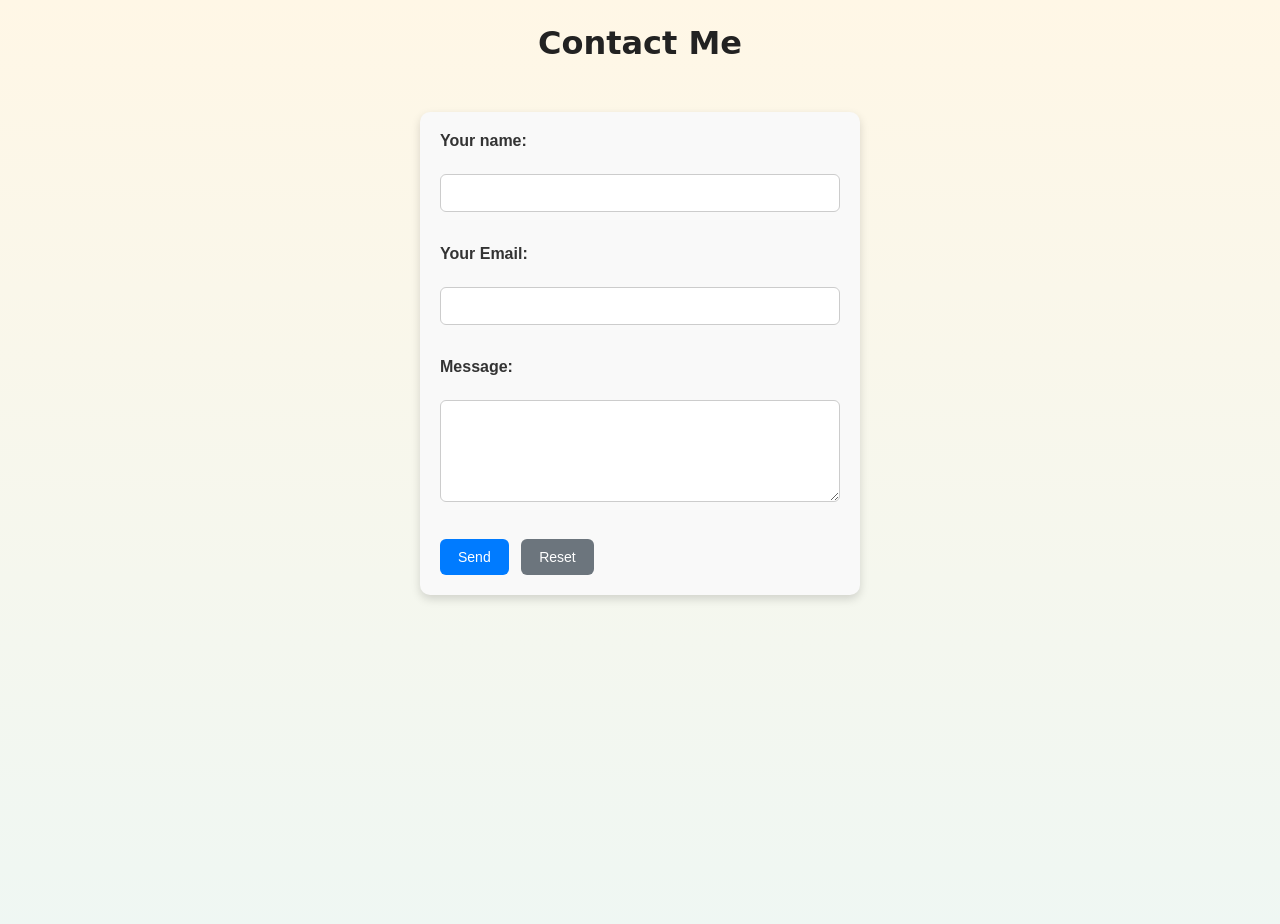
==== contacts.html @ 73dc31c5 "Add files via upload" ====
<!DOCTYPE html>
<html lang="en">
<head>
    <meta charset="UTF-8">
    <meta name="viewport" content="width=device-width, initial-scale=1.0">
    <title>My Contacts</title>
    <link rel="stylesheet" href="styels.css">
</head>
<body>
    <h1>Contact Me</h1>


    <form action="mailto:ngurubanitransport@gmail.com" method="post" enctype="text/plain">
        <label for="name">Your name:</label><br>
        <input type="text" id="name" name="name" required><br><br>

        <label for="email">Your Email:</label><br>
        <input type="email" id="email" name="email" required><br><br>

        <label for="message">Message:</label><br>
        <textarea id="message" name="message" rows="5" cols="30" required></textarea><br><br>

        <input type="submit" value="Send">
        <input type="reset" value="Reset">
    </form>
</body>
</html>
---- styels.css ----
.avatar {
  width: 150px; /* You can change the size */
  height: 150px; /* Must be the same as the width */
  border-radius: 50%; /* This makes the image circular */
  object-fit: cover; /* Prevents the image from being stretched */
  border: 3px solid #f0f0f0; /* A light grey border */
  box-shadow: 0 4px 8px rgba(0, 0, 0, 0.2); /* A nice shadow effect */
    transition: transform 0.3s ease, box-shadow 0.3s ease; /* Smooth transition for hover effects */
    left:650px;
    position:relative;
}
.avatar:hover {
  box-shadow: 0 6px 12px rgba(0, 0, 0, 0.3); /* Slightly larger shadow on hover */
  transform: scale(1.05); /* Slightly enlarge the image on hover */
  transition: transform 0.3s ease, box-shadow 0.3s ease; /* Smooth transition */
}
/* Full-page gradient that moves bottom-to-top */
html, body {
  height: 100%;
  margin: 0;
}
/*Background*/
body {
  min-height: 100vh;
  /* Gradient from light blue to cream */
  background: linear-gradient(to top, #e0f7ff 0%, #fff7e6 100%);
  /* Make the gradient taller than the viewport to allow smooth animation */
  background-size: 100% 200%;
  animation: gradientMove 10s ease-in-out infinite;
  /* Optional: ensure content is readable over the gradient */
  color: #333;
}

/* Animate the gradient so it appears to move from bottom to top */
@keyframes gradientMove {
  0%   { background-position: 0% 100%; }
  50%  { background-position: 0% 0%; }
  100% { background-position: 0% 100%; }
}

/* Respect users who prefer reduced motion */
@media (prefers-reduced-motion: reduce) {
  body {
    animation: none;
    background-position: 0% 100%;
  }
}
/* Navigation bar styles */
nav {
  display: flex;
  justify-content: center;
  align-items: center;
  gap: 1rem;             /* space between links */
  padding: 1rem 1.25rem;
  background: rgba(255, 255, 255, 0.8); /* slight translucent bg for readability */
  backdrop-filter: saturate(1.2) blur(0.5px);
  border-radius: 8px;
  box-shadow: 0 2px 6px rgba(0,0,0,0.08);
}

/* Style the links */
nav a {
  text-decoration: none;
  color: #333;
  font-family: system-ui, -apple-system, Segoe UI, Roboto, Arial, sans-serif;
  font-weight: 500;
  padding: 0.5rem 0.75rem;
  border-radius: 6px;
  transition: color 0.2s ease, background-color 0.2s ease;
  position: relative;
}

/* Hover/focus affordances */
nav a:hover,
nav a:focus {
  color: #0b5ed7;
  background-color: rgba(11, 94, 215, 0.08);
  outline: none;
}

/* Active/current page indicator (you can toggle the class "active") */
nav a.active {
  color: #0b5ed7;
  background-color: rgba(11, 94, 215, 0.15);
  box-shadow: inset 0 0 0 1px rgba(11,94,215,0.25);
}

/* Simple responsive tweak: stack on very small screens */
@media (max-width: 480px) {
  nav {
    flex-wrap: wrap;
    justify-content: center;
    gap: 0.5rem;
  }
  nav a {
    padding: 0.5rem 0.6rem;
  }
}
/* Bio section styles */
.bio {
  max-width: 600px; /* Limit the width for better readability */
  margin: 1.5rem auto; /* Center the bio section */
  padding: 1rem 1.5rem;
  background: rgba(255, 255, 255, 0.85); /* Slightly translucent background */
  border-radius: 8px;
  box-shadow: 0 2px 6px rgba(0,0,0,0.1);
  font-family: system-ui, -apple-system, Segoe UI, Roboto, Arial, sans-serif;
  line-height: 1.6;
  color: #444;
}
video {
  display: block;
  margin: 2rem auto; /* Center the video */
  border-radius: 8px;
  box-shadow: 0 4px 12px rgba(0,0,0,0.1);
}
h1{
    text-align: center;
    font-family: system-ui, -apple-system, Segoe UI, Roboto, Arial, sans-serif;
    margin-top: 1.5rem;
    color: #222;
}
/*contact form styles*/
form {
  max-width: 400px;
  margin: 50px auto; /* center the form */
  padding: 20px;
  background: #f9f9f9;
  border-radius: 10px;
  box-shadow: 0 4px 10px rgba(0, 0, 0, 0.15);
  font-family: Arial, sans-serif;
}

form label {
  display: block;
  font-weight: bold;
  margin-bottom: 6px;
  color: #333;
}

form input[type="text"],
form input[type="email"],
form textarea {
  width: 100%;
  padding: 10px;
  margin-bottom: 15px;
  border: 1px solid #ccc;
  border-radius: 6px;
  font-size: 14px;
  box-sizing: border-box;
  transition: border-color 0.3s ease;
}

form input[type="text"]:focus,
form input[type="email"]:focus,
form textarea:focus {
  border-color: #007BFF;
  outline: none;
}

form input[type="submit"],
form input[type="reset"] {
  background: #007BFF;
  color: white;
  border: none;
  padding: 10px 18px;
  border-radius: 6px;
  font-size: 14px;
  cursor: pointer;
  margin-right: 8px;
  transition: background 0.3s ease;
}

form input[type="reset"] {
  background: #6c757d;
}

form input[type="submit"]:hover {
  background: #0056b3;
}

form input[type="reset"]:hover {
  background: #5a6268;
}
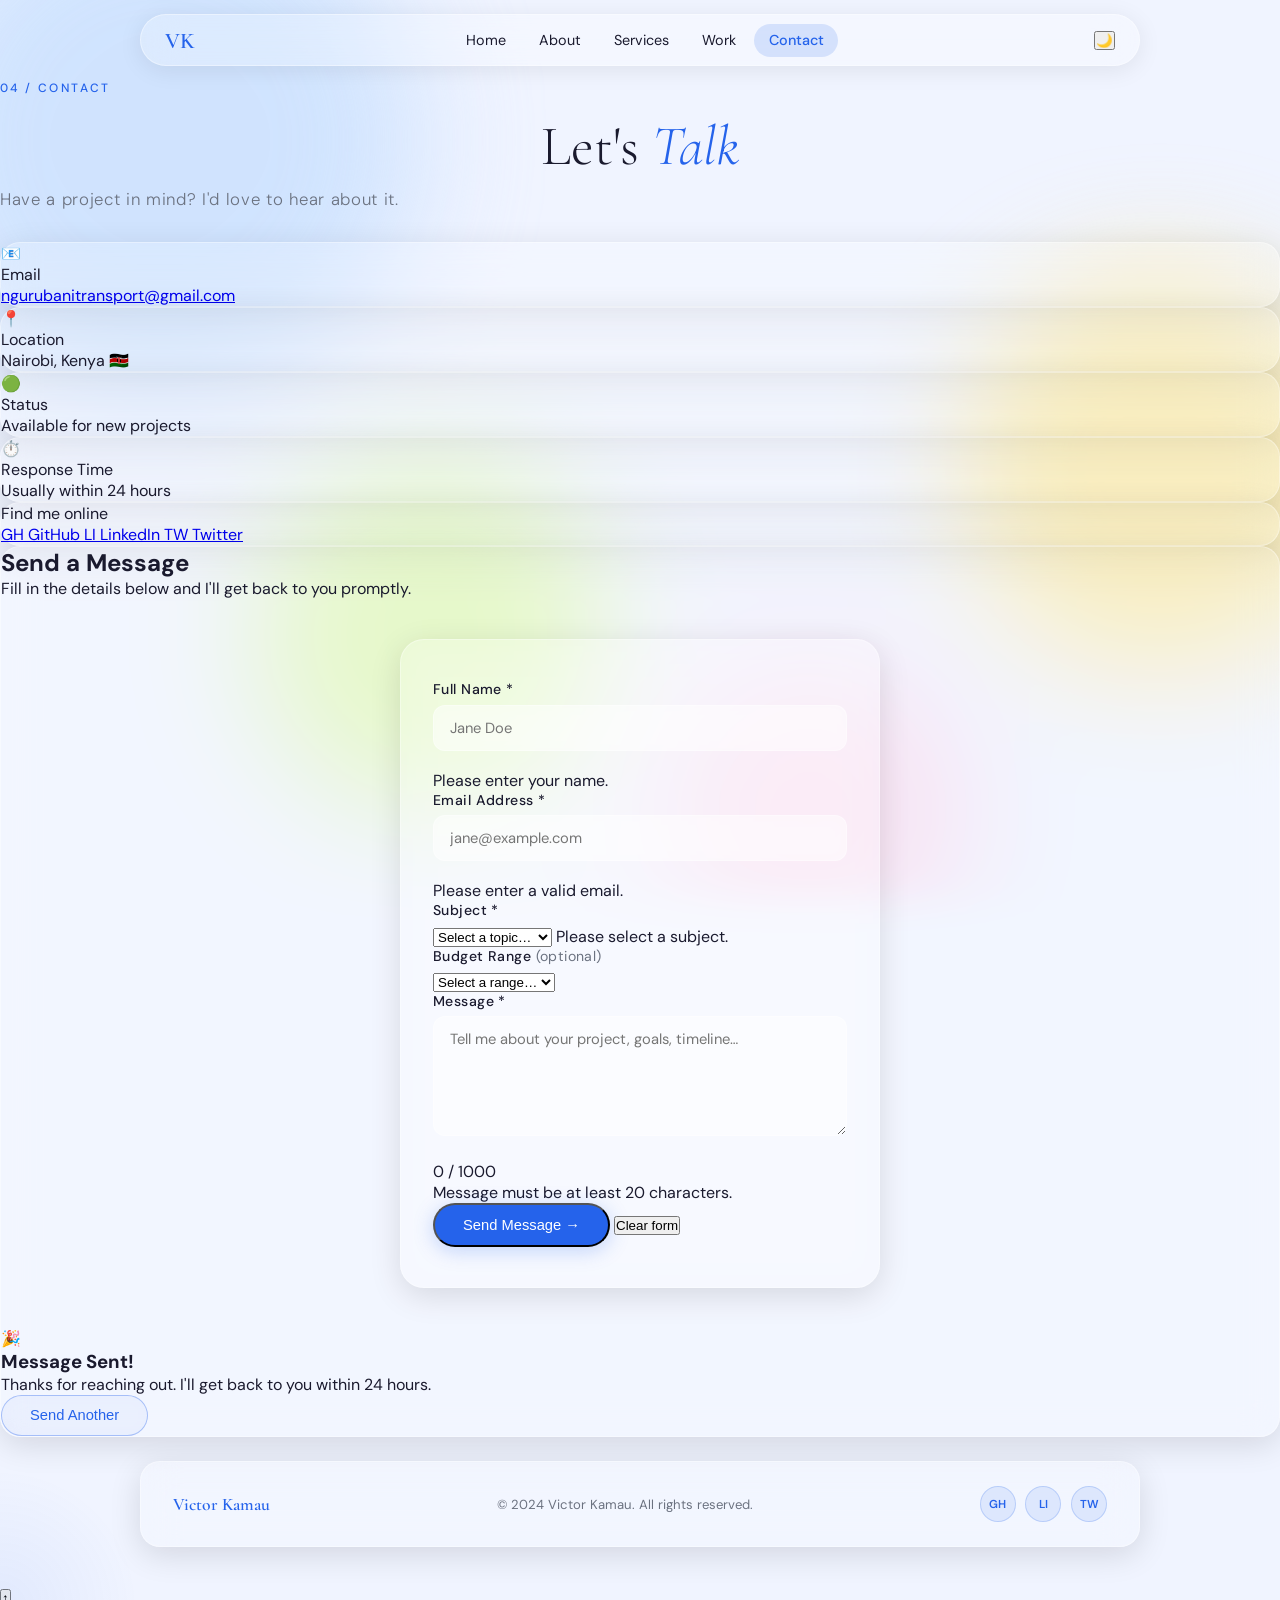
==== commit bc83814e: "Add files via upload" ====
--- a/contacts.html
+++ b/contacts.html
@@ -1,27 +1,397 @@
-<!DOCTYPE html>
-<html lang="en">
-<head>
-    <meta charset="UTF-8">
-    <meta name="viewport" content="width=device-width, initial-scale=1.0">
-    <title>My Contacts</title>
-    <link rel="stylesheet" href="styels.css">
-</head>
-<body>
-    <h1>Contact Me</h1>
-
-
-    <form action="mailto:ngurubanitransport@gmail.com" method="post" enctype="text/plain">
-        <label for="name">Your name:</label><br>
-        <input type="text" id="name" name="name" required><br><br>
-
-        <label for="email">Your Email:</label><br>
-        <input type="email" id="email" name="email" required><br><br>
-
-        <label for="message">Message:</label><br>
-        <textarea id="message" name="message" rows="5" cols="30" required></textarea><br><br>
-
-        <input type="submit" value="Send">
-        <input type="reset" value="Reset">
-    </form>
-</body>
-</html>
+<!DOCTYPE html>
+<html lang="en">
+<head>
+  <meta charset="UTF-8" />
+  <meta name="viewport" content="width=device-width, initial-scale=1.0" />
+  <title>Contact — Victor Kamau</title>
+  <link rel="preconnect" href="https://fonts.googleapis.com" />
+  <link rel="preconnect" href="https://fonts.gstatic.com" crossorigin />
+  <link href="https://fonts.googleapis.com/css2?family=Cormorant+Garamond:ital,wght@0,300;0,400;0,600;1,300&family=DM+Sans:wght@300;400;500&display=swap" rel="stylesheet" />
+  <link rel="stylesheet" href="styles.css" />
+</head>
+<body>
+
+  <!-- Scroll progress -->
+  <div class="scroll-progress" id="scrollProgress"></div>
+
+  <!-- Animated background orbs -->
+  <div class="bg-orbs" aria-hidden="true">
+    <div class="orb orb-1"></div>
+    <div class="orb orb-2"></div>
+    <div class="orb orb-3"></div>
+    <div class="orb orb-4"></div>
+  </div>
+
+  <!-- Floating particles -->
+  <div class="particles" aria-hidden="true">
+    <span></span><span></span><span></span><span></span>
+    <span></span><span></span><span></span><span></span>
+    <span></span><span></span><span></span><span></span>
+  </div>
+
+  <!-- Navigation -->
+  <header class="site-header">
+    <nav class="glass-nav">
+      <div class="nav-logo">VK</div>
+      <ul class="nav-links" id="navLinks">
+        <li><a href="index.html" class="nav-link">Home</a></li>
+        <li><a href="index.html#about" class="nav-link">About</a></li>
+        <li><a href="index.html#services" class="nav-link">Services</a></li>
+        <li><a href="index.html#work" class="nav-link">Work</a></li>
+        <li><a href="contacts.html" class="nav-link active">Contact</a></li>
+      </ul>
+      <div style="display:flex;gap:0.5rem;align-items:center;">
+        <button class="theme-toggle" id="themeToggle" aria-label="Toggle dark mode" title="Toggle dark mode">🌙</button>
+        <button class="menu-toggle" aria-label="Open menu" id="menuToggle">☰</button>
+      </div>
+    </nav>
+  </header>
+
+  <main>
+
+    <!-- Page Hero -->
+    <div class="contact-hero">
+      <div class="section-label reveal-up">04 / Contact</div>
+      <h1 class="reveal-up">Let's <em style="font-style:italic;color:var(--accent)">Talk</em></h1>
+      <p class="hero-role reveal-up">Have a project in mind? I'd love to hear about it.</p>
+    </div>
+
+    <!-- Two-column layout -->
+    <div class="contact-layout">
+
+      <!-- LEFT: Info cards -->
+      <div class="contact-info-col">
+
+        <div class="contact-info-card glass-card reveal-up">
+          <div class="info-icon">📧</div>
+          <div>
+            <div class="info-label">Email</div>
+            <div class="info-value">
+              <a href="mailto:ngurubanitransport@gmail.com">ngurubanitransport@gmail.com</a>
+            </div>
+          </div>
+        </div>
+
+        <div class="contact-info-card glass-card reveal-up">
+          <div class="info-icon">📍</div>
+          <div>
+            <div class="info-label">Location</div>
+            <div class="info-value">Nairobi, Kenya 🇰🇪</div>
+          </div>
+        </div>
+
+        <div class="contact-info-card glass-card reveal-up">
+          <div class="info-icon">🟢</div>
+          <div>
+            <div class="info-label">Status</div>
+            <div class="info-value">
+              <span class="availability-dot"></span> Available for new projects
+            </div>
+          </div>
+        </div>
+
+        <div class="contact-info-card glass-card reveal-up">
+          <div class="info-icon">⏱️</div>
+          <div>
+            <div class="info-label">Response Time</div>
+            <div class="info-value">Usually within 24 hours</div>
+          </div>
+        </div>
+
+        <!-- Social Links -->
+        <div class="contact-socials glass-card reveal-up">
+          <div class="contact-socials-title">Find me online</div>
+          <div class="socials-row">
+            <a href="#" class="social-btn" aria-label="GitHub">
+              <span>GH</span> GitHub
+            </a>
+            <a href="#" class="social-btn" aria-label="LinkedIn">
+              <span>LI</span> LinkedIn
+            </a>
+            <a href="#" class="social-btn" aria-label="Twitter">
+              <span>TW</span> Twitter
+            </a>
+          </div>
+        </div>
+
+      </div>
+
+      <!-- RIGHT: Contact Form -->
+      <div class="contact-form-card glass-card reveal-right">
+
+        <!-- Form -->
+        <div id="formWrapper">
+          <h2>Send a Message</h2>
+          <p class="form-sub">Fill in the details below and I'll get back to you promptly.</p>
+
+          <form id="contactForm" action="https://formsubmit.co/ngurubanitransport@gmail.com" method="POST" novalidate>
+            <!-- FormSubmit honeypot & config -->
+            <input type="hidden" name="_captcha" value="false" />
+            <input type="hidden" name="_subject" value="New message from portfolio!" />
+            <input type="hidden" name="_next" value="#success" />
+            <input type="text" name="_honey" style="display:none" />
+
+            <div class="form-row">
+              <div class="form-group">
+                <label class="form-label" for="name">Full Name <span>*</span></label>
+                <input
+                  type="text"
+                  id="name"
+                  name="name"
+                  class="contact-input"
+                  placeholder="Jane Doe"
+                  autocomplete="name"
+                  required
+                />
+                <span class="field-error" id="nameErr">Please enter your name.</span>
+              </div>
+              <div class="form-group">
+                <label class="form-label" for="email">Email Address <span>*</span></label>
+                <input
+                  type="email"
+                  id="email"
+                  name="email"
+                  class="contact-input"
+                  placeholder="jane@example.com"
+                  autocomplete="email"
+                  required
+                />
+                <span class="field-error" id="emailErr">Please enter a valid email.</span>
+              </div>
+            </div>
+
+            <div class="form-group">
+              <label class="form-label" for="subject">Subject <span>*</span></label>
+              <select id="subject" name="subject" class="contact-select" required>
+                <option value="" disabled selected>Select a topic…</option>
+                <option value="New Project">New Project</option>
+                <option value="Freelance Work">Freelance Work</option>
+                <option value="Collaboration">Collaboration</option>
+                <option value="Job Opportunity">Job Opportunity</option>
+                <option value="General Enquiry">General Enquiry</option>
+              </select>
+              <span class="field-error" id="subjectErr">Please select a subject.</span>
+            </div>
+
+            <div class="form-group">
+              <label class="form-label" for="budget">Budget Range <span style="color:var(--text-muted);font-weight:400">(optional)</span></label>
+              <select id="budget" name="budget" class="contact-select">
+                <option value="" disabled selected>Select a range…</option>
+                <option value="Under $500">Under $500</option>
+                <option value="$500 – $1,000">$500 – $1,000</option>
+                <option value="$1,000 – $3,000">$1,000 – $3,000</option>
+                <option value="$3,000+">$3,000+</option>
+                <option value="Let's discuss">Let's discuss</option>
+              </select>
+            </div>
+
+            <div class="form-group">
+              <label class="form-label" for="message">Message <span>*</span></label>
+              <textarea
+                id="message"
+                name="message"
+                class="contact-textarea"
+                placeholder="Tell me about your project, goals, timeline…"
+                maxlength="1000"
+                required
+              ></textarea>
+              <div class="char-count" id="charCount">0 / 1000</div>
+              <span class="field-error" id="msgErr">Message must be at least 20 characters.</span>
+            </div>
+
+            <div class="form-actions">
+              <button type="submit" class="btn-primary" id="submitBtn">
+                Send Message →
+              </button>
+              <button type="button" class="btn-reset-ghost" id="resetBtn">
+                Clear form
+              </button>
+            </div>
+          </form>
+        </div>
+
+        <!-- Success State -->
+        <div class="form-success" id="successState">
+          <span class="success-icon">🎉</span>
+          <h3 class="success-title">Message Sent!</h3>
+          <p class="success-sub">
+            Thanks for reaching out. I'll get back to you within 24 hours.
+          </p>
+          <button class="btn-ghost" onclick="showFormAgain()">Send Another</button>
+        </div>
+
+      </div>
+    </div>
+
+  </main>
+
+  <!-- Footer -->
+  <footer class="site-footer">
+    <div class="footer-inner glass-card">
+      <span class="footer-name">Victor Kamau</span>
+      <p class="footer-copy">© 2024 Victor Kamau. All rights reserved.</p>
+      <div class="footer-socials">
+        <a href="#" aria-label="GitHub">GH</a>
+        <a href="#" aria-label="LinkedIn">LI</a>
+        <a href="#" aria-label="Twitter">TW</a>
+      </div>
+    </div>
+  </footer>
+
+  <!-- Back to top -->
+  <button class="back-to-top" id="backToTop" aria-label="Back to top">↑</button>
+
+  <!-- Toast -->
+  <div class="toast" id="toast" role="status" aria-live="polite"></div>
+
+  <script>
+    /* ── Scroll Reveal ─────────────────────────────── */
+    const revealEls = document.querySelectorAll('.reveal-up, .reveal-right');
+    const revObserver = new IntersectionObserver((entries) => {
+      entries.forEach((entry, i) => {
+        if (entry.isIntersecting) {
+          setTimeout(() => entry.target.classList.add('visible'), i * 80);
+          revObserver.unobserve(entry.target);
+        }
+      });
+    }, { threshold: 0.1 });
+    revealEls.forEach(el => revObserver.observe(el));
+
+    /* ── Dark Mode ─────────────────────────────────── */
+    const html  = document.documentElement;
+    const btn   = document.getElementById('themeToggle');
+    const saved = localStorage.getItem('vk-theme');
+    if (saved) { html.setAttribute('data-theme', saved); btn.textContent = saved === 'dark' ? '☀️' : '🌙'; }
+    btn.addEventListener('click', () => {
+      const isDark = html.getAttribute('data-theme') === 'dark';
+      const next   = isDark ? 'light' : 'dark';
+      html.setAttribute('data-theme', next);
+      btn.textContent = next === 'dark' ? '☀️' : '🌙';
+      localStorage.setItem('vk-theme', next);
+    });
+
+    /* ── Scroll Progress ───────────────────────────── */
+    const progressBar = document.getElementById('scrollProgress');
+    window.addEventListener('scroll', () => {
+      const pct = (window.scrollY / (document.body.scrollHeight - window.innerHeight)) * 100;
+      progressBar.style.width = Math.min(pct, 100) + '%';
+    });
+
+    /* ── Back to Top ───────────────────────────────── */
+    const btt = document.getElementById('backToTop');
+    window.addEventListener('scroll', () => {
+      btt.classList.toggle('visible', window.scrollY > 400);
+    });
+    btt.addEventListener('click', () => window.scrollTo({ top: 0, behavior: 'smooth' }));
+
+    /* ── Toast ─────────────────────────────────────── */
+    function showToast(msg, type = '') {
+      const t = document.getElementById('toast');
+      t.textContent = msg;
+      t.className = 'toast show ' + type;
+      setTimeout(() => { t.className = 'toast'; }, 3600);
+    }
+
+    /* ── Mobile Menu ───────────────────────────────── */
+    const menuToggle   = document.getElementById('menuToggle');
+    const navLinks     = document.getElementById('navLinks');
+    menuToggle.addEventListener('click', () => {
+      const open = navLinks.classList.toggle('mobile-open');
+      if (open) {
+        Object.assign(navLinks.style, {
+          display:'flex', flexDirection:'column', position:'absolute',
+          top:'70px', right:'1.5rem', borderRadius:'16px',
+          padding:'0.75rem', boxShadow:'0 8px 32px rgba(0,0,0,0.12)',
+          border:'1px solid rgba(255,255,255,0.4)',
+          background:'rgba(255,255,255,0.88)', backdropFilter:'blur(20px)'
+        });
+      } else { navLinks.style.display = ''; }
+    });
+    navLinks.querySelectorAll('.nav-link').forEach(l => {
+      l.addEventListener('click', () => {
+        if (window.innerWidth < 768) { navLinks.style.display = ''; navLinks.classList.remove('mobile-open'); }
+      });
+    });
+
+    /* ── Char Counter ──────────────────────────────── */
+    const msgArea  = document.getElementById('message');
+    const charCount = document.getElementById('charCount');
+    msgArea.addEventListener('input', () => {
+      const len = msgArea.value.length;
+      charCount.textContent = len + ' / 1000';
+      charCount.className = 'char-count' + (len > 900 ? ' limit' : len > 750 ? ' near' : '');
+    });
+
+    /* ── Form Validation & Submit ──────────────────── */
+    const form = document.getElementById('contactForm');
+    const fields = {
+      name:    { el: document.getElementById('name'),    err: document.getElementById('nameErr'),    validate: v => v.trim().length >= 2 },
+      email:   { el: document.getElementById('email'),   err: document.getElementById('emailErr'),   validate: v => /^[^\s@]+@[^\s@]+\.[^\s@]+$/.test(v.trim()) },
+      subject: { el: document.getElementById('subject'), err: document.getElementById('subjectErr'), validate: v => v !== '' },
+      message: { el: document.getElementById('message'), err: document.getElementById('msgErr'),     validate: v => v.trim().length >= 20 }
+    };
+
+    function validateField(key) {
+      const { el, err, validate } = fields[key];
+      const ok = validate(el.value);
+      el.classList.toggle('error', !ok);
+      err.classList.toggle('show', !ok);
+      return ok;
+    }
+
+    Object.keys(fields).forEach(k => {
+      fields[k].el.addEventListener('blur', () => validateField(k));
+      fields[k].el.addEventListener('input', () => {
+        if (fields[k].el.classList.contains('error')) validateField(k);
+      });
+    });
+
+    form.addEventListener('submit', async (e) => {
+      e.preventDefault();
+      const allValid = Object.keys(fields).map(k => validateField(k)).every(Boolean);
+      if (!allValid) { showToast('Please fix the errors above.', 'error'); return; }
+
+      const submitBtn = document.getElementById('submitBtn');
+      submitBtn.textContent = 'Sending…';
+      submitBtn.disabled = true;
+
+      try {
+        const data = new FormData(form);
+        await fetch(form.action, { method: 'POST', body: data, headers: { 'Accept': 'application/json' } });
+        document.getElementById('formWrapper').style.display = 'none';
+        document.getElementById('successState').classList.add('show');
+        showToast('Message sent! I\'ll be in touch soon. ✨', 'success');
+      } catch {
+        showToast('Oops — something went wrong. Please try emailing directly.', 'error');
+        submitBtn.textContent = 'Send Message →';
+        submitBtn.disabled = false;
+      }
+    });
+
+    document.getElementById('resetBtn').addEventListener('click', () => {
+      form.reset();
+      charCount.textContent = '0 / 1000';
+      charCount.className = 'char-count';
+      Object.keys(fields).forEach(k => {
+        fields[k].el.classList.remove('error');
+        fields[k].err.classList.remove('show');
+      });
+      showToast('Form cleared.');
+    });
+
+    function showFormAgain() {
+      document.getElementById('formWrapper').style.display = '';
+      document.getElementById('successState').classList.remove('show');
+      form.reset();
+    }
+
+    /* ── Cursor glow ───────────────────────────────── */
+    if (window.matchMedia('(pointer: fine)').matches) {
+      const glow = document.createElement('div');
+      glow.style.cssText = `position:fixed;pointer-events:none;z-index:9999;width:280px;height:280px;border-radius:50%;background:radial-gradient(circle,rgba(37,99,235,0.07) 0%,transparent 70%);transform:translate(-50%,-50%);transition:left 0.4s ease,top 0.4s ease;will-change:left,top;`;
+      document.body.appendChild(glow);
+      document.addEventListener('mousemove', e => { glow.style.left = e.clientX + 'px'; glow.style.top = e.clientY + 'px'; });
+    }
+  </script>
+</body>
+</html>
--- a/styles.css
+++ b/styles.css
@@ -0,0 +1,801 @@
+/* ===========================
+   VICTOR KAMAU — PORTFOLIO CSS
+   Glassmorphism + Rich Animations
+   =========================== */
+
+/* ---------- TOKENS ---------- */
+:root {
+  --glass-bg:        rgba(255, 255, 255, 0.18);
+  --glass-border:    rgba(255, 255, 255, 0.35);
+  --glass-shadow:    0 8px 32px rgba(0, 0, 0, 0.12);
+  --blur:            blur(18px);
+
+  --accent:          #2563eb;
+  --accent-light:    #60a5fa;
+  --accent-glow:     rgba(37, 99, 235, 0.25);
+
+  --text:            #1a1a2e;
+  --text-muted:      #6b7280;
+  --surface:         rgba(255,255,255,0.55);
+
+  --orb-1:           #bfdbfe;
+  --orb-2:           #fde68a;
+  --orb-3:           #d9f99d;
+  --orb-4:           #fbcfe8;
+
+  --font-display:    'Cormorant Garamond', Georgia, serif;
+  --font-body:       'DM Sans', system-ui, sans-serif;
+
+  --ease-spring:     cubic-bezier(0.34, 1.56, 0.64, 1);
+  --ease-smooth:     cubic-bezier(0.4, 0, 0.2, 1);
+}
+
+/* ---------- RESET ---------- */
+*, *::before, *::after { box-sizing: border-box; margin: 0; padding: 0; }
+html { scroll-behavior: smooth; }
+
+body {
+  font-family: var(--font-body);
+  color: var(--text);
+  min-height: 100vh;
+  overflow-x: hidden;
+  background: #f0f4ff;
+}
+
+/* ---------- ANIMATED BACKGROUND ---------- */
+.bg-orbs {
+  position: fixed;
+  inset: 0;
+  z-index: 0;
+  pointer-events: none;
+  overflow: hidden;
+}
+
+.orb {
+  position: absolute;
+  border-radius: 50%;
+  filter: blur(60px);
+  opacity: 0.65;
+  animation: orbFloat 18s ease-in-out infinite;
+}
+
+.orb-1 {
+  width: 520px; height: 520px;
+  background: var(--orb-1);
+  top: -120px; left: -100px;
+  animation-duration: 20s;
+}
+.orb-2 {
+  width: 400px; height: 400px;
+  background: var(--orb-2);
+  top: 30%; right: -80px;
+  animation-duration: 16s;
+  animation-delay: -5s;
+}
+.orb-3 {
+  width: 350px; height: 350px;
+  background: var(--orb-3);
+  bottom: 10%; left: 20%;
+  animation-duration: 22s;
+  animation-delay: -10s;
+}
+.orb-4 {
+  width: 300px; height: 300px;
+  background: var(--orb-4);
+  bottom: -60px; right: 25%;
+  animation-duration: 14s;
+  animation-delay: -3s;
+}
+
+@keyframes orbFloat {
+  0%, 100% { transform: translate(0, 0) scale(1); }
+  33%       { transform: translate(30px, -40px) scale(1.05); }
+  66%       { transform: translate(-20px, 30px) scale(0.97); }
+}
+
+/* ---------- PARTICLES ---------- */
+.particles {
+  position: fixed;
+  inset: 0;
+  z-index: 0;
+  pointer-events: none;
+}
+
+.particles span {
+  position: absolute;
+  display: block;
+  width: 6px; height: 6px;
+  border-radius: 50%;
+  background: var(--accent-light);
+  opacity: 0;
+  animation: particleDrift 12s ease-in-out infinite;
+}
+
+.particles span:nth-child(1)  { left:5%;   top:80%; animation-delay:0s;    animation-duration:14s; }
+.particles span:nth-child(2)  { left:15%;  top:60%; animation-delay:1.5s;  animation-duration:11s; }
+.particles span:nth-child(3)  { left:30%;  top:90%; animation-delay:3s;    animation-duration:15s; }
+.particles span:nth-child(4)  { left:45%;  top:70%; animation-delay:0.8s;  animation-duration:10s; }
+.particles span:nth-child(5)  { left:60%;  top:85%; animation-delay:2.2s;  animation-duration:13s; }
+.particles span:nth-child(6)  { left:75%;  top:55%; animation-delay:4s;    animation-duration:16s; }
+.particles span:nth-child(7)  { left:88%;  top:78%; animation-delay:1s;    animation-duration:12s; }
+.particles span:nth-child(8)  { left:10%;  top:40%; animation-delay:5s;    animation-duration:14s; width:4px; height:4px; }
+.particles span:nth-child(9)  { left:50%;  top:30%; animation-delay:2.5s;  animation-duration:11s; width:8px; height:8px; }
+.particles span:nth-child(10) { left:70%;  top:20%; animation-delay:3.5s;  animation-duration:17s; }
+.particles span:nth-child(11) { left:25%;  top:15%; animation-delay:0.3s;  animation-duration:13s; width:4px; height:4px; }
+.particles span:nth-child(12) { left:92%;  top:35%; animation-delay:6s;    animation-duration:15s; }
+
+@keyframes particleDrift {
+  0%   { transform: translateY(0)   scale(1);   opacity: 0; }
+  10%  { opacity: 0.7; }
+  90%  { opacity: 0.5; }
+  100% { transform: translateY(-420px) scale(0.6); opacity: 0; }
+}
+
+/* ---------- GLASS CARD ---------- */
+.glass-card {
+  background: var(--glass-bg);
+  backdrop-filter: var(--blur);
+  -webkit-backdrop-filter: var(--blur);
+  border: 1px solid var(--glass-border);
+  box-shadow: var(--glass-shadow);
+  border-radius: 20px;
+}
+
+/* ---------- LAYOUT WRAPPER ---------- */
+main, .site-header, .site-footer {
+  position: relative;
+  z-index: 1;
+}
+
+/* ---------- NAVIGATION ---------- */
+.site-header {
+  position: sticky;
+  top: 0;
+  z-index: 100;
+  padding: 0.9rem 1.5rem;
+}
+
+.glass-nav {
+  display: flex;
+  align-items: center;
+  justify-content: space-between;
+  max-width: 1000px;
+  margin: 0 auto;
+  padding: 0.7rem 1.5rem;
+  background: rgba(255,255,255,0.25);
+  backdrop-filter: blur(20px);
+  -webkit-backdrop-filter: blur(20px);
+  border: 1px solid rgba(255,255,255,0.4);
+  border-radius: 50px;
+  box-shadow: 0 4px 24px rgba(0,0,0,0.08);
+  animation: slideDown 0.7s var(--ease-spring) both;
+}
+
+@keyframes slideDown {
+  from { opacity: 0; transform: translateY(-20px); }
+  to   { opacity: 1; transform: translateY(0); }
+}
+
+.nav-logo {
+  font-family: var(--font-display);
+  font-size: 1.4rem;
+  font-weight: 600;
+  color: var(--accent);
+  letter-spacing: 0.02em;
+}
+
+.nav-links {
+  display: flex;
+  list-style: none;
+  gap: 0.25rem;
+}
+
+.nav-link {
+  text-decoration: none;
+  color: var(--text);
+  font-size: 0.9rem;
+  font-weight: 400;
+  padding: 0.45rem 0.9rem;
+  border-radius: 50px;
+  transition: background 0.2s, color 0.2s, transform 0.15s;
+}
+.nav-link:hover {
+  background: rgba(37,99,235,0.1);
+  color: var(--accent);
+  transform: translateY(-1px);
+}
+.nav-link.active {
+  background: rgba(37,99,235,0.15);
+  color: var(--accent);
+  font-weight: 500;
+}
+
+.menu-toggle {
+  display: none;
+  background: none;
+  border: none;
+  font-size: 1.4rem;
+  cursor: pointer;
+}
+
+/* ---------- HERO SECTION ---------- */
+.hero {
+  min-height: 90vh;
+  display: flex;
+  align-items: center;
+  justify-content: space-between;
+  gap: 3rem;
+  padding: 5rem 5vw 4rem;
+  max-width: 1100px;
+  margin: 0 auto;
+}
+
+.hero-tag {
+  display: inline-block;
+  font-size: 0.82rem;
+  font-weight: 500;
+  letter-spacing: 0.1em;
+  color: var(--accent);
+  background: rgba(37,99,235,0.1);
+  border: 1px solid rgba(37,99,235,0.2);
+  padding: 0.35rem 0.9rem;
+  border-radius: 50px;
+  margin-bottom: 1.2rem;
+  animation: pulse-glow 3s ease-in-out infinite;
+}
+
+@keyframes pulse-glow {
+  0%, 100% { box-shadow: 0 0 0 0 var(--accent-glow); }
+  50%       { box-shadow: 0 0 0 8px transparent; }
+}
+
+.hero-name {
+  font-family: var(--font-display);
+  font-size: clamp(3.5rem, 8vw, 6.5rem);
+  font-weight: 300;
+  line-height: 1.0;
+  letter-spacing: -0.01em;
+  color: var(--text);
+  margin-bottom: 1rem;
+}
+
+.name-line {
+  display: block;
+}
+.name-line.italic {
+  font-style: italic;
+  color: var(--accent);
+}
+
+.hero-role {
+  font-size: 1.05rem;
+  color: var(--text-muted);
+  font-weight: 300;
+  letter-spacing: 0.04em;
+  margin-bottom: 2rem;
+}
+.dot { margin: 0 0.5rem; color: var(--accent); }
+
+.hero-cta {
+  display: flex;
+  gap: 1rem;
+  flex-wrap: wrap;
+}
+
+/* ---------- BUTTONS ---------- */
+.btn-primary {
+  display: inline-block;
+  background: var(--accent);
+  color: #fff;
+  text-decoration: none;
+  padding: 0.75rem 1.75rem;
+  border-radius: 50px;
+  font-size: 0.92rem;
+  font-weight: 500;
+  transition: transform 0.25s var(--ease-spring), box-shadow 0.25s;
+  box-shadow: 0 4px 20px var(--accent-glow);
+}
+.btn-primary:hover {
+  transform: translateY(-3px) scale(1.02);
+  box-shadow: 0 8px 30px var(--accent-glow);
+}
+
+.btn-ghost {
+  display: inline-block;
+  color: var(--accent);
+  text-decoration: none;
+  padding: 0.73rem 1.75rem;
+  border-radius: 50px;
+  font-size: 0.92rem;
+  font-weight: 500;
+  border: 1.5px solid rgba(37,99,235,0.35);
+  background: rgba(37,99,235,0.05);
+  backdrop-filter: blur(10px);
+  transition: transform 0.25s var(--ease-spring), background 0.2s, border-color 0.2s;
+}
+.btn-ghost:hover {
+  transform: translateY(-3px);
+  background: rgba(37,99,235,0.12);
+  border-color: var(--accent);
+}
+
+/* ---------- HERO AVATAR ---------- */
+.hero-avatar-wrap {
+  position: relative;
+  flex-shrink: 0;
+  width: 280px;
+  height: 280px;
+  display: flex;
+  align-items: center;
+  justify-content: center;
+}
+
+.avatar-ring {
+  position: absolute;
+  width: 100%;
+  height: 100%;
+  border-radius: 50%;
+  border: 2px solid rgba(37,99,235,0.2);
+  animation: ringExpand 3s ease-out infinite;
+}
+
+.avatar-ring-2 {
+  animation-delay: 1.5s;
+}
+
+@keyframes ringExpand {
+  0%   { transform: scale(1);    opacity: 0.6; }
+  100% { transform: scale(1.35); opacity: 0; }
+}
+
+.avatar {
+  width: 220px;
+  height: 220px;
+  border-radius: 50%;
+  object-fit: cover;
+  border: 3px solid rgba(255,255,255,0.7);
+  box-shadow: 0 10px 40px rgba(37,99,235,0.2), 0 0 0 6px rgba(255,255,255,0.35);
+  cursor: pointer;
+  transition: transform 0.4s var(--ease-spring), box-shadow 0.4s;
+  z-index: 1;
+}
+.avatar:hover {
+  transform: scale(1.06) rotate(2deg);
+  box-shadow: 0 18px 50px rgba(37,99,235,0.3), 0 0 0 8px rgba(255,255,255,0.5);
+}
+
+.avatar-badge {
+  position: absolute;
+  bottom: 10px;
+  right: -10px;
+  padding: 0.4rem 0.8rem;
+  font-size: 0.85rem;
+  font-weight: 500;
+  border-radius: 50px;
+  z-index: 2;
+  animation: badgeBounce 2.5s var(--ease-spring) infinite;
+}
+
+@keyframes badgeBounce {
+  0%, 100% { transform: translateY(0); }
+  50%       { transform: translateY(-6px); }
+}
+
+/* ---------- SCROLL HINT ---------- */
+.scroll-hint {
+  position: absolute;
+  bottom: 2.5rem;
+  left: 50%;
+  transform: translateX(-50%);
+  display: flex;
+  flex-direction: column;
+  align-items: center;
+  gap: 0.4rem;
+  opacity: 0.5;
+  animation: fadeInUp 1s 1.5s both;
+}
+.scroll-text {
+  font-size: 0.7rem;
+  letter-spacing: 0.15em;
+  text-transform: uppercase;
+  color: var(--text-muted);
+}
+.scroll-line {
+  width: 1px;
+  height: 40px;
+  background: linear-gradient(to bottom, var(--accent), transparent);
+  animation: scrollPulse 1.5s ease-in-out infinite;
+}
+@keyframes scrollPulse {
+  0%, 100% { transform: scaleY(1); opacity: 0.5; }
+  50%       { transform: scaleY(1.4); opacity: 1; }
+}
+
+/* ---------- SECTIONS COMMON ---------- */
+.section {
+  padding: 6rem 5vw;
+  max-width: 1100px;
+  margin: 0 auto;
+}
+
+.section-label {
+  font-size: 0.75rem;
+  letter-spacing: 0.2em;
+  text-transform: uppercase;
+  color: var(--accent);
+  font-weight: 500;
+  margin-bottom: 1rem;
+}
+
+.section-title {
+  font-family: var(--font-display);
+  font-size: clamp(2.2rem, 5vw, 3.5rem);
+  font-weight: 300;
+  line-height: 1.15;
+  color: var(--text);
+  margin-bottom: 2rem;
+}
+.section-title em { font-style: italic; color: var(--accent); }
+.section-title.centered { text-align: center; }
+
+/* ---------- ABOUT SECTION ---------- */
+.about-grid {
+  display: grid;
+  grid-template-columns: 1fr auto;
+  gap: 4rem;
+  align-items: start;
+}
+
+.bio-text {
+  font-size: 1.05rem;
+  line-height: 1.75;
+  color: var(--text-muted);
+  margin-bottom: 1rem;
+}
+.bio-text strong { color: var(--text); font-weight: 500; }
+
+.skills-row {
+  display: flex;
+  flex-wrap: wrap;
+  gap: 0.6rem;
+  margin-top: 1.5rem;
+}
+
+.skill-chip {
+  font-size: 0.82rem;
+  font-weight: 500;
+  padding: 0.4rem 0.9rem;
+  border-radius: 50px;
+  color: var(--accent);
+  border: 1px solid rgba(37,99,235,0.2);
+  transition: transform 0.2s, box-shadow 0.2s;
+}
+.skill-chip:hover {
+  transform: translateY(-2px);
+  box-shadow: 0 4px 12px var(--accent-glow);
+}
+
+.stats-col {
+  display: flex;
+  flex-direction: column;
+  gap: 1rem;
+}
+
+.stat-card {
+  padding: 1.4rem 1.6rem;
+  text-align: center;
+  min-width: 140px;
+  transition: transform 0.3s var(--ease-spring);
+}
+.stat-card:hover { transform: translateY(-4px) scale(1.02); }
+
+.stat-num {
+  display: block;
+  font-family: var(--font-display);
+  font-size: 2.6rem;
+  font-weight: 600;
+  color: var(--accent);
+  line-height: 1;
+}
+.stat-label {
+  display: block;
+  font-size: 0.8rem;
+  color: var(--text-muted);
+  margin-top: 0.3rem;
+  letter-spacing: 0.05em;
+}
+
+/* ---------- SERVICES SECTION ---------- */
+.services-section {
+  padding-top: 4rem;
+}
+
+.services-grid {
+  display: grid;
+  grid-template-columns: repeat(auto-fit, minmax(220px, 1fr));
+  gap: 1.5rem;
+  margin-top: 2.5rem;
+}
+
+.service-card {
+  padding: 2rem 1.5rem;
+  transition: transform 0.35s var(--ease-spring), box-shadow 0.3s;
+  animation-delay: var(--delay);
+}
+.service-card:hover {
+  transform: translateY(-8px) scale(1.02);
+  box-shadow: 0 16px 48px rgba(37,99,235,0.15);
+}
+
+.service-icon {
+  font-size: 2rem;
+  margin-bottom: 1rem;
+  display: block;
+}
+
+.service-card h3 {
+  font-family: var(--font-display);
+  font-size: 1.3rem;
+  font-weight: 500;
+  margin-bottom: 0.6rem;
+  color: var(--text);
+}
+.service-card p {
+  font-size: 0.9rem;
+  line-height: 1.65;
+  color: var(--text-muted);
+}
+
+/* ---------- VIDEO SECTION ---------- */
+.video-wrap {
+  position: relative;
+  overflow: hidden;
+  margin-top: 2.5rem;
+  border-radius: 20px;
+  padding: 0;
+}
+.video-wrap video {
+  display: block;
+  width: 100%;
+  border-radius: 20px;
+}
+.video-overlay {
+  position: absolute;
+  top: 1rem;
+  left: 1rem;
+}
+.video-label {
+  background: rgba(255,255,255,0.25);
+  backdrop-filter: blur(10px);
+  -webkit-backdrop-filter: blur(10px);
+  border: 1px solid rgba(255,255,255,0.4);
+  border-radius: 50px;
+  padding: 0.3rem 0.85rem;
+  font-size: 0.78rem;
+  font-weight: 500;
+  color: #fff;
+  letter-spacing: 0.05em;
+}
+
+/* ---------- CTA SECTION ---------- */
+.cta-section {
+  padding-bottom: 5rem;
+}
+.cta-glass {
+  padding: 4rem 3rem;
+  text-align: center;
+}
+.cta-eyebrow {
+  font-size: 0.78rem;
+  letter-spacing: 0.2em;
+  text-transform: uppercase;
+  color: var(--accent);
+  margin-bottom: 0.75rem;
+}
+.cta-headline {
+  font-family: var(--font-display);
+  font-size: clamp(2rem, 5vw, 3rem);
+  font-weight: 300;
+  margin-bottom: 1rem;
+  color: var(--text);
+}
+.cta-sub {
+  font-size: 1rem;
+  color: var(--text-muted);
+  max-width: 500px;
+  margin: 0 auto 2rem;
+  line-height: 1.7;
+}
+
+/* ---------- FOOTER ---------- */
+.site-footer {
+  position: relative;
+  z-index: 1;
+  padding: 1.5rem 5vw 2.5rem;
+}
+.footer-inner {
+  max-width: 1000px;
+  margin: 0 auto;
+  padding: 1.5rem 2rem;
+  display: flex;
+  align-items: center;
+  justify-content: space-between;
+  flex-wrap: wrap;
+  gap: 1rem;
+}
+.footer-name {
+  font-family: var(--font-display);
+  font-size: 1.1rem;
+  font-weight: 600;
+  color: var(--accent);
+}
+.footer-copy {
+  font-size: 0.82rem;
+  color: var(--text-muted);
+}
+.footer-socials {
+  display: flex;
+  gap: 0.6rem;
+}
+.footer-socials a {
+  display: inline-flex;
+  align-items: center;
+  justify-content: center;
+  width: 36px; height: 36px;
+  border-radius: 50%;
+  font-size: 0.72rem;
+  font-weight: 600;
+  text-decoration: none;
+  color: var(--accent);
+  background: rgba(37,99,235,0.1);
+  border: 1px solid rgba(37,99,235,0.2);
+  transition: transform 0.2s var(--ease-spring), background 0.2s;
+}
+.footer-socials a:hover {
+  transform: translateY(-3px);
+  background: rgba(37,99,235,0.2);
+}
+
+/* ---------- REVEAL ANIMATIONS ---------- */
+.reveal-up, .reveal-right {
+  opacity: 0;
+  transform: translateY(40px);
+  transition: opacity 0.7s var(--ease-smooth), transform 0.7s var(--ease-smooth);
+}
+.reveal-right {
+  transform: translateX(40px);
+}
+.reveal-up.visible, .reveal-right.visible {
+  opacity: 1;
+  transform: translate(0, 0);
+}
+
+@keyframes fadeInUp {
+  from { opacity: 0; transform: translateY(20px); }
+  to   { opacity: 1; transform: translateY(0); }
+}
+
+/* ---------- CONTACTS PAGE ---------- */
+.contact-page {
+  min-height: 100vh;
+  display: flex;
+  flex-direction: column;
+  align-items: center;
+  padding: 6rem 1rem 4rem;
+}
+
+h1 {
+  font-family: var(--font-display);
+  font-size: clamp(2rem, 6vw, 3.5rem);
+  font-weight: 300;
+  text-align: center;
+  color: var(--text);
+  margin-bottom: 0.5rem;
+}
+
+form {
+  max-width: 480px;
+  width: 100%;
+  margin: 2.5rem auto;
+  padding: 2.5rem 2rem;
+  background: var(--glass-bg);
+  backdrop-filter: var(--blur);
+  -webkit-backdrop-filter: var(--blur);
+  border: 1px solid var(--glass-border);
+  box-shadow: var(--glass-shadow);
+  border-radius: 24px;
+  font-family: var(--font-body);
+}
+
+form label {
+  display: block;
+  font-weight: 500;
+  font-size: 0.88rem;
+  margin-bottom: 0.4rem;
+  color: var(--text);
+  letter-spacing: 0.03em;
+}
+
+form input[type="text"],
+form input[type="email"],
+form textarea {
+  width: 100%;
+  padding: 0.75rem 1rem;
+  margin-bottom: 1.2rem;
+  border: 1.5px solid rgba(255,255,255,0.35);
+  border-radius: 12px;
+  font-size: 0.92rem;
+  font-family: var(--font-body);
+  background: rgba(255,255,255,0.45);
+  backdrop-filter: blur(8px);
+  color: var(--text);
+  box-sizing: border-box;
+  transition: border-color 0.3s, box-shadow 0.3s;
+  outline: none;
+}
+
+form input[type="text"]:focus,
+form input[type="email"]:focus,
+form textarea:focus {
+  border-color: var(--accent);
+  box-shadow: 0 0 0 4px var(--accent-glow);
+  background: rgba(255,255,255,0.65);
+}
+
+form textarea { min-height: 120px; resize: vertical; }
+
+form input[type="submit"],
+form input[type="reset"] {
+  background: var(--accent);
+  color: #fff;
+  border: none;
+  padding: 0.75rem 1.75rem;
+  border-radius: 50px;
+  font-size: 0.92rem;
+  font-weight: 500;
+  cursor: pointer;
+  margin-right: 0.75rem;
+  transition: transform 0.25s var(--ease-spring), box-shadow 0.25s;
+  box-shadow: 0 4px 20px var(--accent-glow);
+  font-family: var(--font-body);
+}
+form input[type="reset"] {
+  background: rgba(108, 117, 125, 0.8);
+  box-shadow: none;
+}
+form input[type="submit"]:hover {
+  transform: translateY(-2px);
+  box-shadow: 0 8px 28px var(--accent-glow);
+}
+form input[type="reset"]:hover {
+  transform: translateY(-2px);
+  background: rgba(90, 98, 104, 0.9);
+}
+
+/* ---------- RESPONSIVE ---------- */
+@media (max-width: 768px) {
+  .hero {
+    flex-direction: column-reverse;
+    text-align: center;
+    padding: 3rem 1.5rem 5rem;
+    min-height: auto;
+  }
+  .hero-cta { justify-content: center; }
+  .hero-avatar-wrap { width: 200px; height: 200px; }
+  .avatar { width: 170px; height: 170px; }
+
+  .about-grid { grid-template-columns: 1fr; }
+  .stats-col { flex-direction: row; flex-wrap: wrap; justify-content: center; }
+
+  .nav-links { display: none; }
+  .menu-toggle { display: block; }
+
+  .footer-inner { flex-direction: column; text-align: center; }
+}
+
+@media (prefers-reduced-motion: reduce) {
+  *, *::before, *::after {
+    animation-duration: 0.01ms !important;
+    transition-duration: 0.01ms !important;
+  }
+}
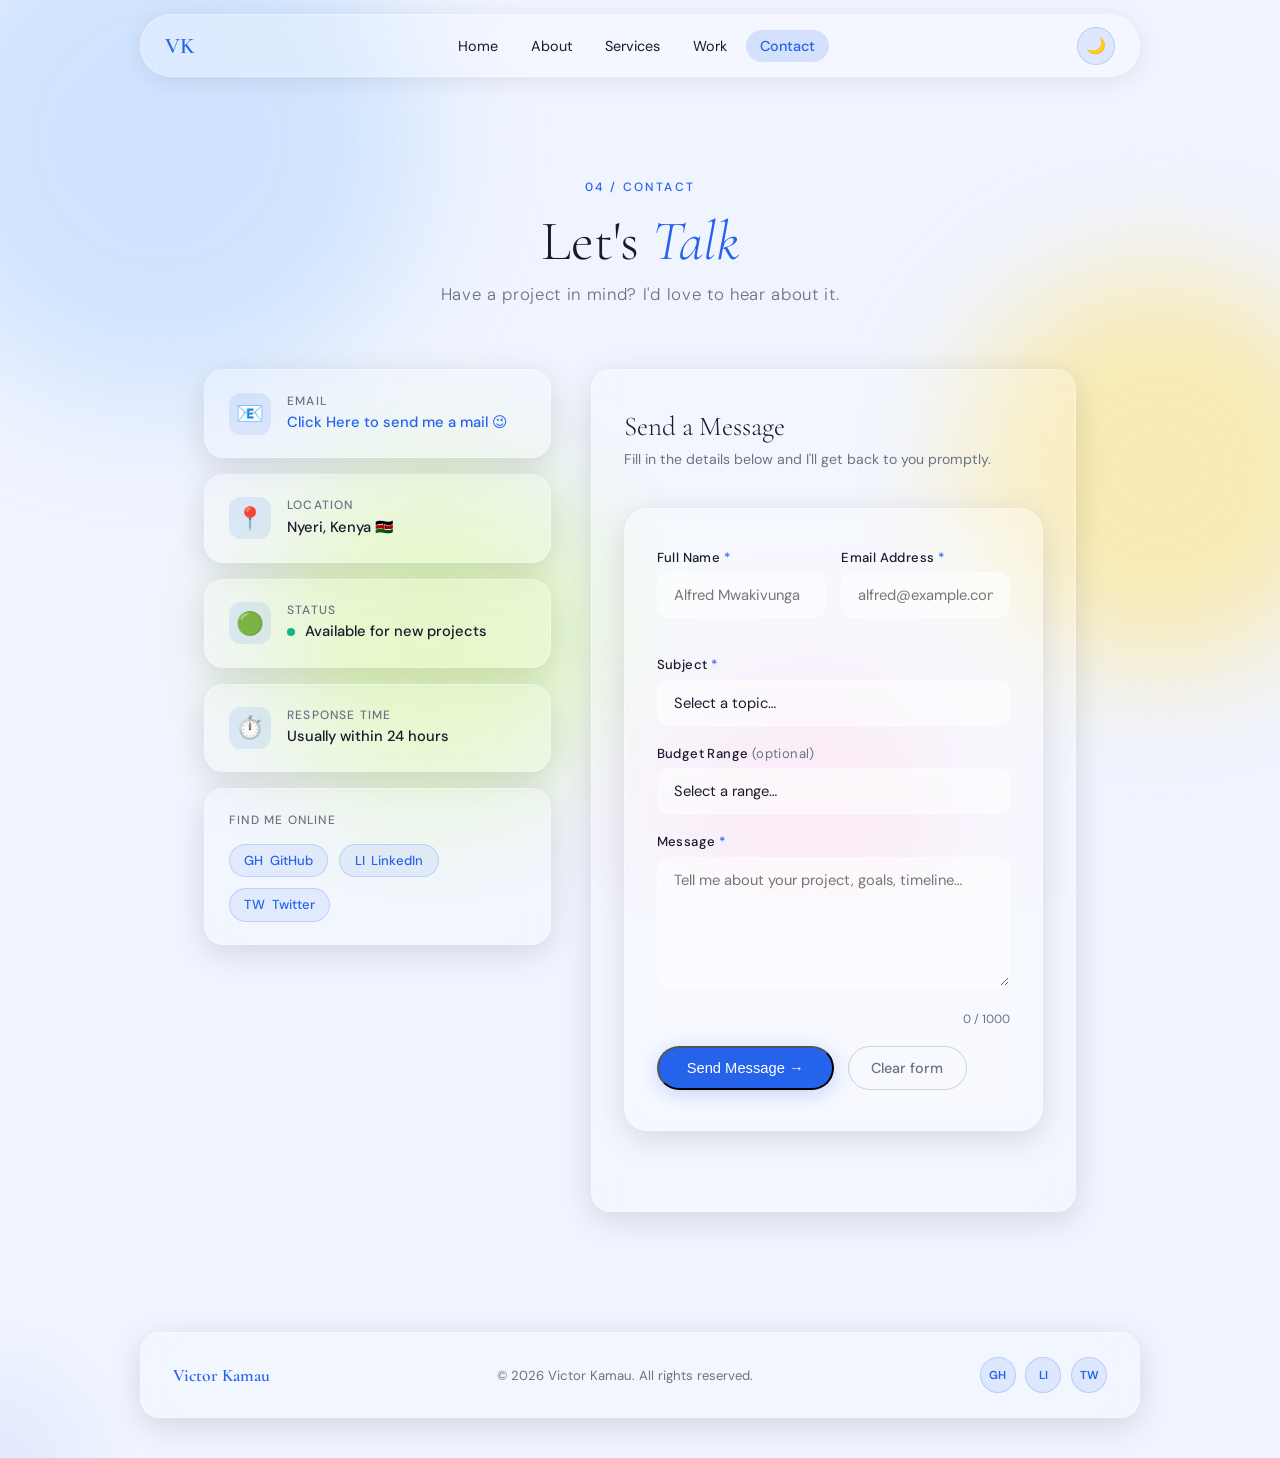
==== commit c3bf77f1: "Update contacts.html" ====
--- a/contacts.html
+++ b/contacts.html
@@ -67,7 +67,7 @@
           <div>
             <div class="info-label">Email</div>
             <div class="info-value">
-              <a href="mailto:ngurubanitransport@gmail.com">ngurubanitransport@gmail.com</a>
+              <a href="mailto:victorkamau160@gmail.com">Click Here to send me a mail 😉</a>
             </div>
           </div>
         </div>
@@ -76,7 +76,7 @@
           <div class="info-icon">📍</div>
           <div>
             <div class="info-label">Location</div>
-            <div class="info-value">Nairobi, Kenya 🇰🇪</div>
+            <div class="info-value">Nyeri, Kenya 🇰🇪</div>
           </div>
         </div>
 
@@ -139,7 +139,7 @@
                   id="name"
                   name="name"
                   class="contact-input"
-                  placeholder="Jane Doe"
+                  placeholder="Alfred Mwakivunga"
                   autocomplete="name"
                   required
                 />
@@ -152,7 +152,7 @@
                   id="email"
                   name="email"
                   class="contact-input"
-                  placeholder="jane@example.com"
+                  placeholder="alfred@example.com"
                   autocomplete="email"
                   required
                 />
@@ -229,7 +229,7 @@
   <footer class="site-footer">
     <div class="footer-inner glass-card">
       <span class="footer-name">Victor Kamau</span>
-      <p class="footer-copy">© 2024 Victor Kamau. All rights reserved.</p>
+      <p class="footer-copy">© 2026 Victor Kamau. All rights reserved.</p>
       <div class="footer-socials">
         <a href="#" aria-label="GitHub">GH</a>
         <a href="#" aria-label="LinkedIn">LI</a>
--- a/styles.css
+++ b/styles.css
@@ -799,3 +799,425 @@
     transition-duration: 0.01ms !important;
   }
 }
+[data-theme="dark"] {
+  --glass-bg:        rgba(10, 16, 38, 0.55);
+  --glass-border:    rgba(255, 255, 255, 0.08);
+  --glass-shadow:    0 8px 32px rgba(0, 0, 0, 0.5);
+  --accent:          #60a5fa;
+  --accent-light:    #93c5fd;
+  --accent-glow:     rgba(96, 165, 250, 0.25);
+  --text:            #e2e8f0;
+  --text-muted:      #94a3b8;
+  --surface:         rgba(10, 16, 38, 0.7);
+  --orb-1:           #1a2f5a;
+  --orb-2:           #2d2a1a;
+  --orb-3:           #0f2620;
+  --orb-4:           #2a1430;
+}
+[data-theme="dark"] body {
+  background: #07091a;
+}
+[data-theme="dark"] .glass-nav {
+  background: rgba(7, 9, 26, 0.7);
+  border-color: rgba(255,255,255,0.09);
+}
+[data-theme="dark"] form input[type="text"],
+[data-theme="dark"] form input[type="email"],
+[data-theme="dark"] form textarea,
+[data-theme="dark"] .contact-input,
+[data-theme="dark"] .contact-textarea,
+[data-theme="dark"] .contact-select {
+  background: rgba(255,255,255,0.06);
+  border-color: rgba(255,255,255,0.12);
+  color: var(--text);
+}
+[data-theme="dark"] form input[type="text"]:focus,
+[data-theme="dark"] form input[type="email"]:focus,
+[data-theme="dark"] form textarea:focus,
+[data-theme="dark"] .contact-input:focus,
+[data-theme="dark"] .contact-textarea:focus,
+[data-theme="dark"] .contact-select:focus {
+  background: rgba(255,255,255,0.1);
+  border-color: var(--accent);
+}
+[data-theme="dark"] .contact-select option { background: #0d1428; }
+[data-theme="dark"] .mobile-menu-panel {
+  background: rgba(7, 9, 26, 0.92) !important;
+  border-color: rgba(255,255,255,0.09) !important;
+}
+
+/* Smooth theme transition */
+body, .glass-card, .glass-nav, form,
+.contact-input, .contact-textarea, .contact-select,
+.service-card, .stat-card, .cta-glass, .footer-inner {
+  transition:
+    background 0.4s ease,
+    border-color 0.4s ease,
+    color 0.3s ease;
+}
+
+/* ── Theme Toggle Button ────────────────────────── */
+.theme-toggle {
+  background: rgba(37,99,235,0.1);
+  border: 1.5px solid rgba(37,99,235,0.2);
+  border-radius: 50px;
+  width: 38px; height: 38px;
+  cursor: pointer;
+  font-size: 1rem;
+  display: flex;
+  align-items: center;
+  justify-content: center;
+  transition: transform 0.35s var(--ease-spring), background 0.2s;
+  flex-shrink: 0;
+}
+.theme-toggle:hover {
+  transform: rotate(22deg) scale(1.12);
+  background: rgba(37,99,235,0.2);
+}
+[data-theme="dark"] .theme-toggle {
+  background: rgba(96,165,250,0.1);
+  border-color: rgba(96,165,250,0.25);
+}
+
+/* ── Scroll Progress Bar ────────────────────────── */
+.scroll-progress {
+  position: fixed;
+  top: 0; left: 0;
+  height: 3px;
+  width: 0%;
+  background: linear-gradient(90deg, var(--accent), var(--accent-light));
+  z-index: 999;
+  transition: width 0.1s linear;
+  border-radius: 0 2px 2px 0;
+}
+
+/* ── Back-to-Top Button ─────────────────────────── */
+.back-to-top {
+  position: fixed;
+  bottom: 2rem;
+  right: 2rem;
+  width: 44px; height: 44px;
+  border-radius: 50%;
+  background: var(--accent);
+  color: #fff;
+  border: none;
+  cursor: pointer;
+  font-size: 1.1rem;
+  display: flex;
+  align-items: center;
+  justify-content: center;
+  opacity: 0;
+  transform: translateY(12px);
+  transition: opacity 0.3s, transform 0.3s var(--ease-spring), box-shadow 0.3s;
+  z-index: 200;
+  box-shadow: 0 4px 20px var(--accent-glow);
+}
+.back-to-top.visible {
+  opacity: 1;
+  transform: translateY(0);
+}
+.back-to-top:hover { transform: translateY(-4px) scale(1.08); }
+
+/* ── Toast Notification ─────────────────────────── */
+.toast {
+  position: fixed;
+  bottom: 2rem;
+  left: 50%;
+  transform: translateX(-50%) translateY(80px);
+  background: var(--accent);
+  color: #fff;
+  padding: 0.8rem 1.6rem;
+  border-radius: 50px;
+  font-size: 0.9rem;
+  font-weight: 500;
+  z-index: 300;
+  opacity: 0;
+  transition: opacity 0.35s, transform 0.45s var(--ease-spring);
+  white-space: nowrap;
+  box-shadow: 0 8px 30px var(--accent-glow);
+  pointer-events: none;
+}
+.toast.show {
+  opacity: 1;
+  transform: translateX(-50%) translateY(0);
+}
+.toast.success { background: #10b981; }
+.toast.error   { background: #ef4444; }
+
+/* ── Video – Minimised ──────────────────────────── */
+.video-section .video-wrap {
+  max-width: 680px;
+  margin-left: auto;
+  margin-right: auto;
+}
+
+/* ===================================
+   CONTACT PAGE SPECIFIC
+   =================================== */
+.contact-hero {
+  text-align: center;
+  padding: 5.5rem 1rem 2rem;
+}
+.contact-hero .section-label { margin-bottom: 0.75rem; }
+.contact-hero h1 { margin-bottom: 0.5rem; }
+.contact-hero .hero-role {
+  max-width: 480px;
+  margin: 0 auto;
+}
+
+.contact-layout {
+  display: grid;
+  grid-template-columns: 1fr 1.4fr;
+  gap: 2.5rem;
+  max-width: 1000px;
+  margin: 0 auto;
+  padding: 2rem 5vw 6rem;
+  align-items: start;
+}
+
+/* Info cards column */
+.contact-info-col { display: flex; flex-direction: column; gap: 1rem; }
+
+.contact-info-card {
+  padding: 1.4rem 1.5rem;
+  display: flex;
+  align-items: flex-start;
+  gap: 1rem;
+  transition: transform 0.3s var(--ease-spring);
+}
+.contact-info-card:hover { transform: translateX(4px); }
+
+.info-icon {
+  font-size: 1.4rem;
+  flex-shrink: 0;
+  width: 42px; height: 42px;
+  display: flex;
+  align-items: center;
+  justify-content: center;
+  background: rgba(37,99,235,0.1);
+  border-radius: 12px;
+}
+[data-theme="dark"] .info-icon { background: rgba(96,165,250,0.12); }
+.info-label {
+  font-size: 0.75rem;
+  letter-spacing: 0.1em;
+  text-transform: uppercase;
+  color: var(--text-muted);
+  font-weight: 500;
+  margin-bottom: 0.2rem;
+}
+.info-value {
+  font-size: 0.92rem;
+  font-weight: 500;
+  color: var(--text);
+  word-break: break-all;
+}
+.info-value a {
+  color: var(--accent);
+  text-decoration: none;
+}
+.info-value a:hover { text-decoration: underline; }
+
+.availability-dot {
+  display: inline-block;
+  width: 8px; height: 8px;
+  background: #10b981;
+  border-radius: 50%;
+  margin-right: 6px;
+  animation: pulse-dot 2s ease-in-out infinite;
+}
+@keyframes pulse-dot {
+  0%, 100% { box-shadow: 0 0 0 0 rgba(16,185,129,0.5); }
+  50%       { box-shadow: 0 0 0 6px rgba(16,185,129,0); }
+}
+
+.contact-socials {
+  padding: 1.4rem 1.5rem;
+}
+.contact-socials-title {
+  font-size: 0.75rem;
+  letter-spacing: 0.1em;
+  text-transform: uppercase;
+  color: var(--text-muted);
+  font-weight: 500;
+  margin-bottom: 1rem;
+}
+.socials-row {
+  display: flex;
+  gap: 0.7rem;
+  flex-wrap: wrap;
+}
+.social-btn {
+  display: inline-flex;
+  align-items: center;
+  gap: 0.4rem;
+  padding: 0.45rem 0.9rem;
+  border-radius: 50px;
+  font-size: 0.82rem;
+  font-weight: 500;
+  text-decoration: none;
+  color: var(--accent);
+  background: rgba(37,99,235,0.08);
+  border: 1px solid rgba(37,99,235,0.2);
+  transition: transform 0.2s var(--ease-spring), background 0.2s;
+}
+.social-btn:hover {
+  transform: translateY(-2px);
+  background: rgba(37,99,235,0.15);
+}
+
+/* Contact Form */
+.contact-form-card {
+  padding: 2.5rem 2rem;
+}
+.contact-form-card h2 {
+  font-family: var(--font-display);
+  font-size: 1.7rem;
+  font-weight: 300;
+  color: var(--text);
+  margin-bottom: 0.4rem;
+}
+.contact-form-card .form-sub {
+  font-size: 0.88rem;
+  color: var(--text-muted);
+  margin-bottom: 1.8rem;
+}
+
+.form-row {
+  display: grid;
+  grid-template-columns: 1fr 1fr;
+  gap: 1rem;
+}
+
+.form-group {
+  display: flex;
+  flex-direction: column;
+  margin-bottom: 1.2rem;
+}
+.form-group.full { grid-column: 1 / -1; }
+
+.form-label {
+  font-size: 0.82rem;
+  font-weight: 500;
+  color: var(--text);
+  margin-bottom: 0.4rem;
+  letter-spacing: 0.03em;
+}
+.form-label span { color: var(--accent); }
+
+.contact-input,
+.contact-textarea,
+.contact-select {
+  width: 100%;
+  padding: 0.75rem 1rem;
+  border: 1.5px solid rgba(255,255,255,0.35);
+  border-radius: 12px;
+  font-size: 0.92rem;
+  font-family: var(--font-body);
+  background: rgba(255,255,255,0.45);
+  backdrop-filter: blur(8px);
+  color: var(--text);
+  transition: border-color 0.3s, box-shadow 0.3s, background 0.3s;
+  outline: none;
+  box-sizing: border-box;
+  -webkit-appearance: none;
+}
+.contact-input:focus,
+.contact-textarea:focus,
+.contact-select:focus {
+  border-color: var(--accent);
+  box-shadow: 0 0 0 4px var(--accent-glow);
+  background: rgba(255,255,255,0.65);
+}
+.contact-input.error,
+.contact-textarea.error {
+  border-color: #ef4444;
+  box-shadow: 0 0 0 4px rgba(239,68,68,0.15);
+}
+.field-error {
+  font-size: 0.78rem;
+  color: #ef4444;
+  margin-top: 0.3rem;
+  display: none;
+}
+.field-error.show { display: block; }
+
+.contact-textarea { min-height: 130px; resize: vertical; }
+
+.char-count {
+  font-size: 0.75rem;
+  color: var(--text-muted);
+  text-align: right;
+  margin-top: 0.3rem;
+}
+.char-count.near  { color: #f59e0b; }
+.char-count.limit { color: #ef4444; }
+
+.form-actions {
+  display: flex;
+  gap: 0.9rem;
+  align-items: center;
+  flex-wrap: wrap;
+  margin-top: 0.5rem;
+}
+
+.btn-reset-ghost {
+  display: inline-block;
+  color: var(--text-muted);
+  background: transparent;
+  border: 1.5px solid rgba(107,114,128,0.3);
+  border-radius: 50px;
+  padding: 0.73rem 1.4rem;
+  font-size: 0.9rem;
+  font-weight: 500;
+  cursor: pointer;
+  font-family: var(--font-body);
+  transition: transform 0.2s var(--ease-spring), border-color 0.2s, color 0.2s;
+}
+.btn-reset-ghost:hover {
+  transform: translateY(-2px);
+  border-color: var(--text-muted);
+  color: var(--text);
+}
+
+/* Success State */
+.form-success {
+  display: none;
+  text-align: center;
+  padding: 3rem 1rem;
+}
+.form-success.show { display: block; }
+.success-icon {
+  font-size: 3rem;
+  display: block;
+  margin-bottom: 1rem;
+  animation: bounceIn 0.6s var(--ease-spring);
+}
+@keyframes bounceIn {
+  0%   { transform: scale(0);   opacity: 0; }
+  60%  { transform: scale(1.2); opacity: 1; }
+  100% { transform: scale(1); }
+}
+.success-title {
+  font-family: var(--font-display);
+  font-size: 1.8rem;
+  font-weight: 300;
+  color: var(--text);
+  margin-bottom: 0.5rem;
+}
+.success-sub {
+  font-size: 0.95rem;
+  color: var(--text-muted);
+  margin-bottom: 1.5rem;
+}
+
+/* ── Responsive contact ─────────────────────────── */
+@media (max-width: 720px) {
+  .contact-layout {
+    grid-template-columns: 1fr;
+  }
+  .form-row {
+    grid-template-columns: 1fr;
+  }
+  .back-to-top { bottom: 1.5rem; right: 1.5rem; }
+}
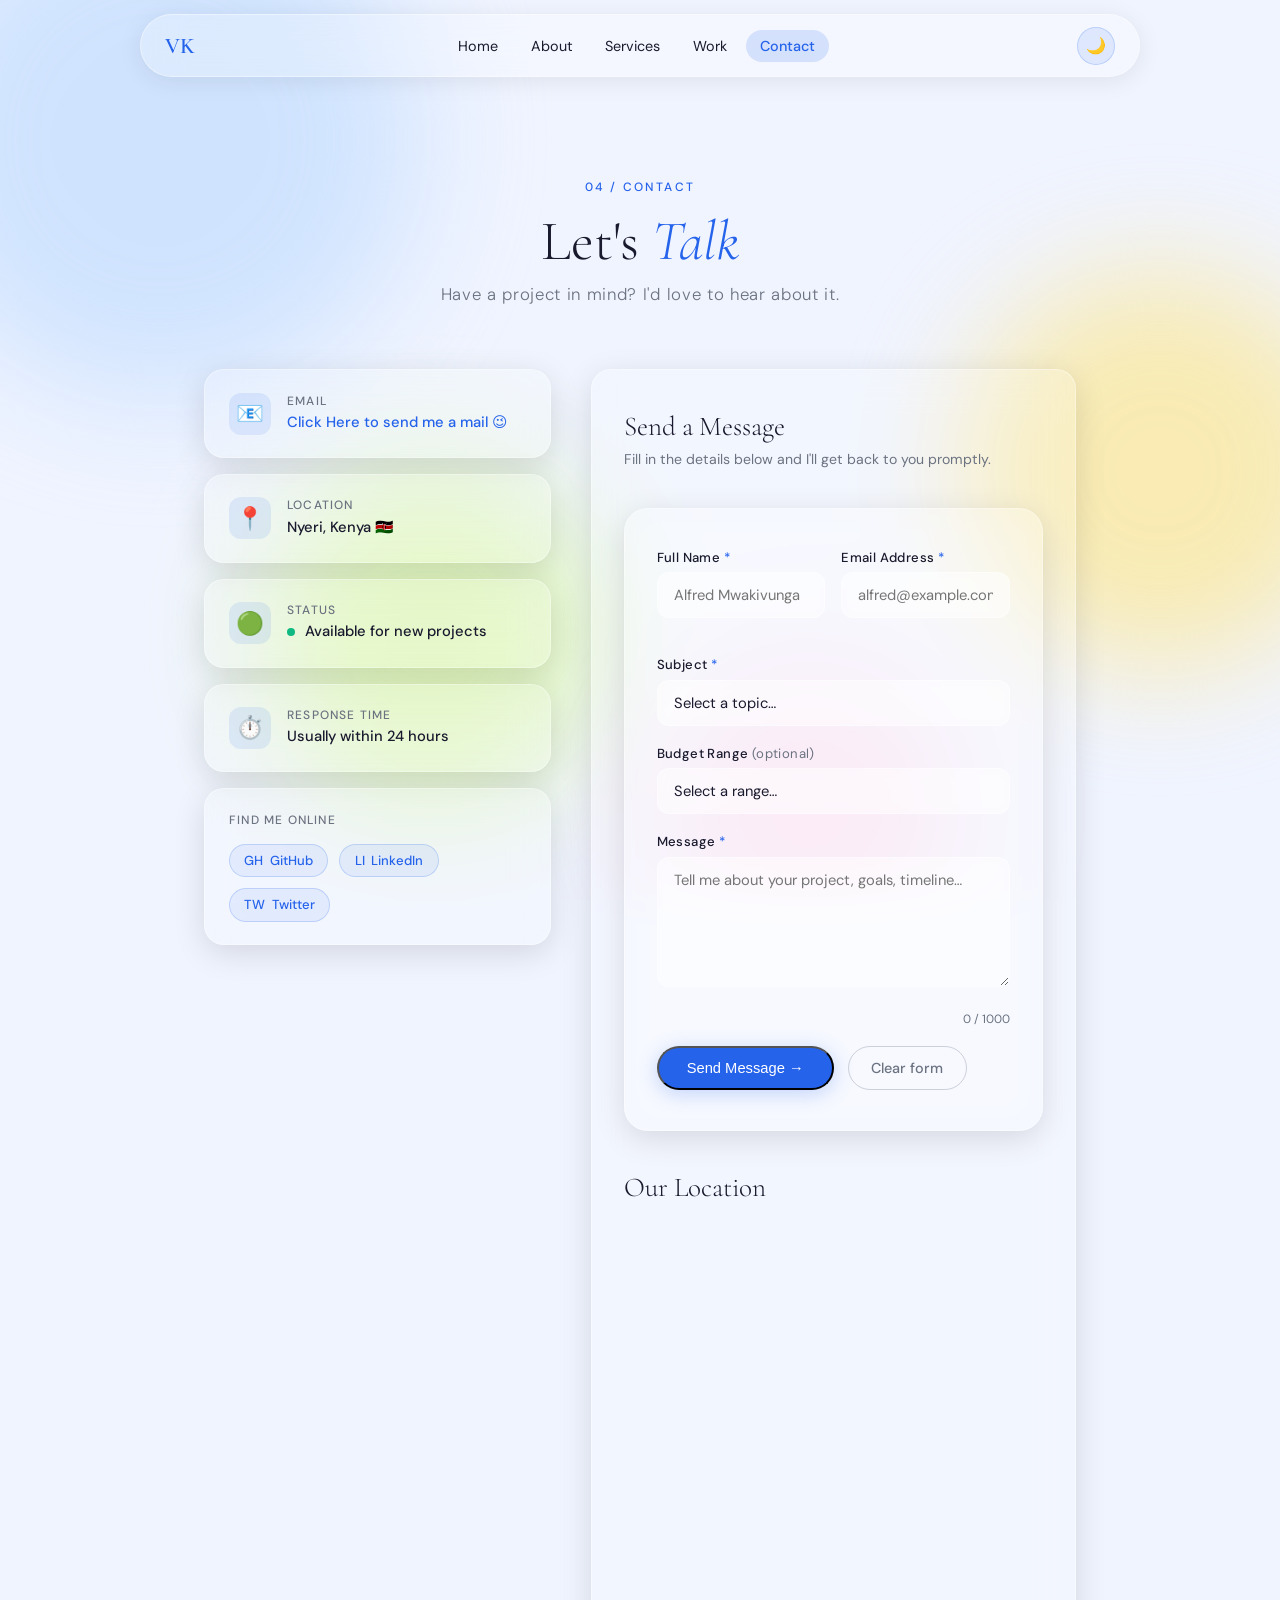
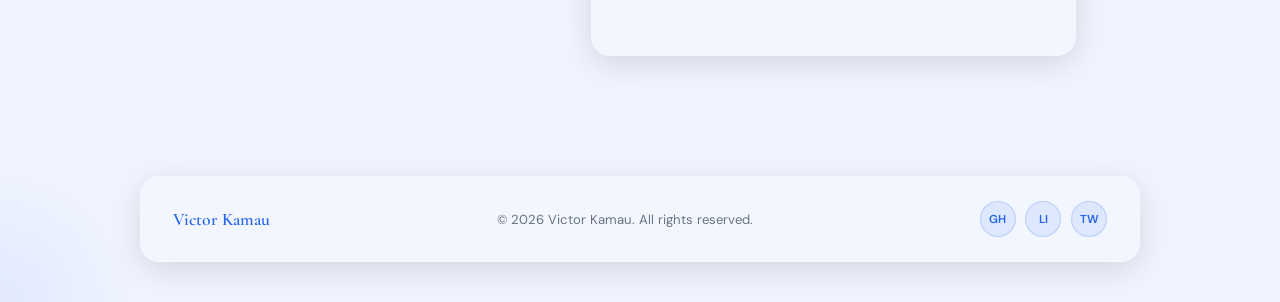
==== commit 336b1440: "Add map section with Google Maps iframe" ====
--- a/contacts.html
+++ b/contacts.html
@@ -209,7 +209,18 @@
             </div>
           </form>
         </div>
-
+<section class="map-section">
+    <h2>Our Location</h2>
+    
+    <iframe 
+        src="https://www.google.com/maps?q=Kiganjo,Nyeri,Kenya&output=embed"
+        width="100%" 
+        height="400" 
+        style="border:0;" 
+        allowfullscreen="" 
+        loading="lazy">
+    </iframe>
+</section>
         <!-- Success State -->
         <div class="form-success" id="successState">
           <span class="success-icon">🎉</span>
--- a/styles.css
+++ b/styles.css
@@ -1221,3 +1221,36 @@
   }
   .back-to-top { bottom: 1.5rem; right: 1.5rem; }
 }
+.whatsapp-float i {
+    font-size: 30px;
+    line-height: 60px;
+}
+.whatsapp-float {
+    position: fixed;
+    bottom: 20px;
+    left: 20px;   /* 👈 bottom-left */
+
+    width: 60px;
+    height: 60px;
+
+    background-color: #25D366;
+    color: white;
+
+    border-radius: 50%;
+    display: flex;              /* 👇 perfect centering */
+    align-items: center;
+    justify-content: center;
+
+    font-size: 28px;
+    text-decoration: none;
+
+    box-shadow: 0 4px 10px rgba(0,0,0,0.3);
+    z-index: 1000;
+
+    transition: transform 0.2s ease, background-color 0.2s ease;
+}
+
+.whatsapp-float:hover {
+    background-color: #20ba5a;
+    transform: scale(1.1);
+}
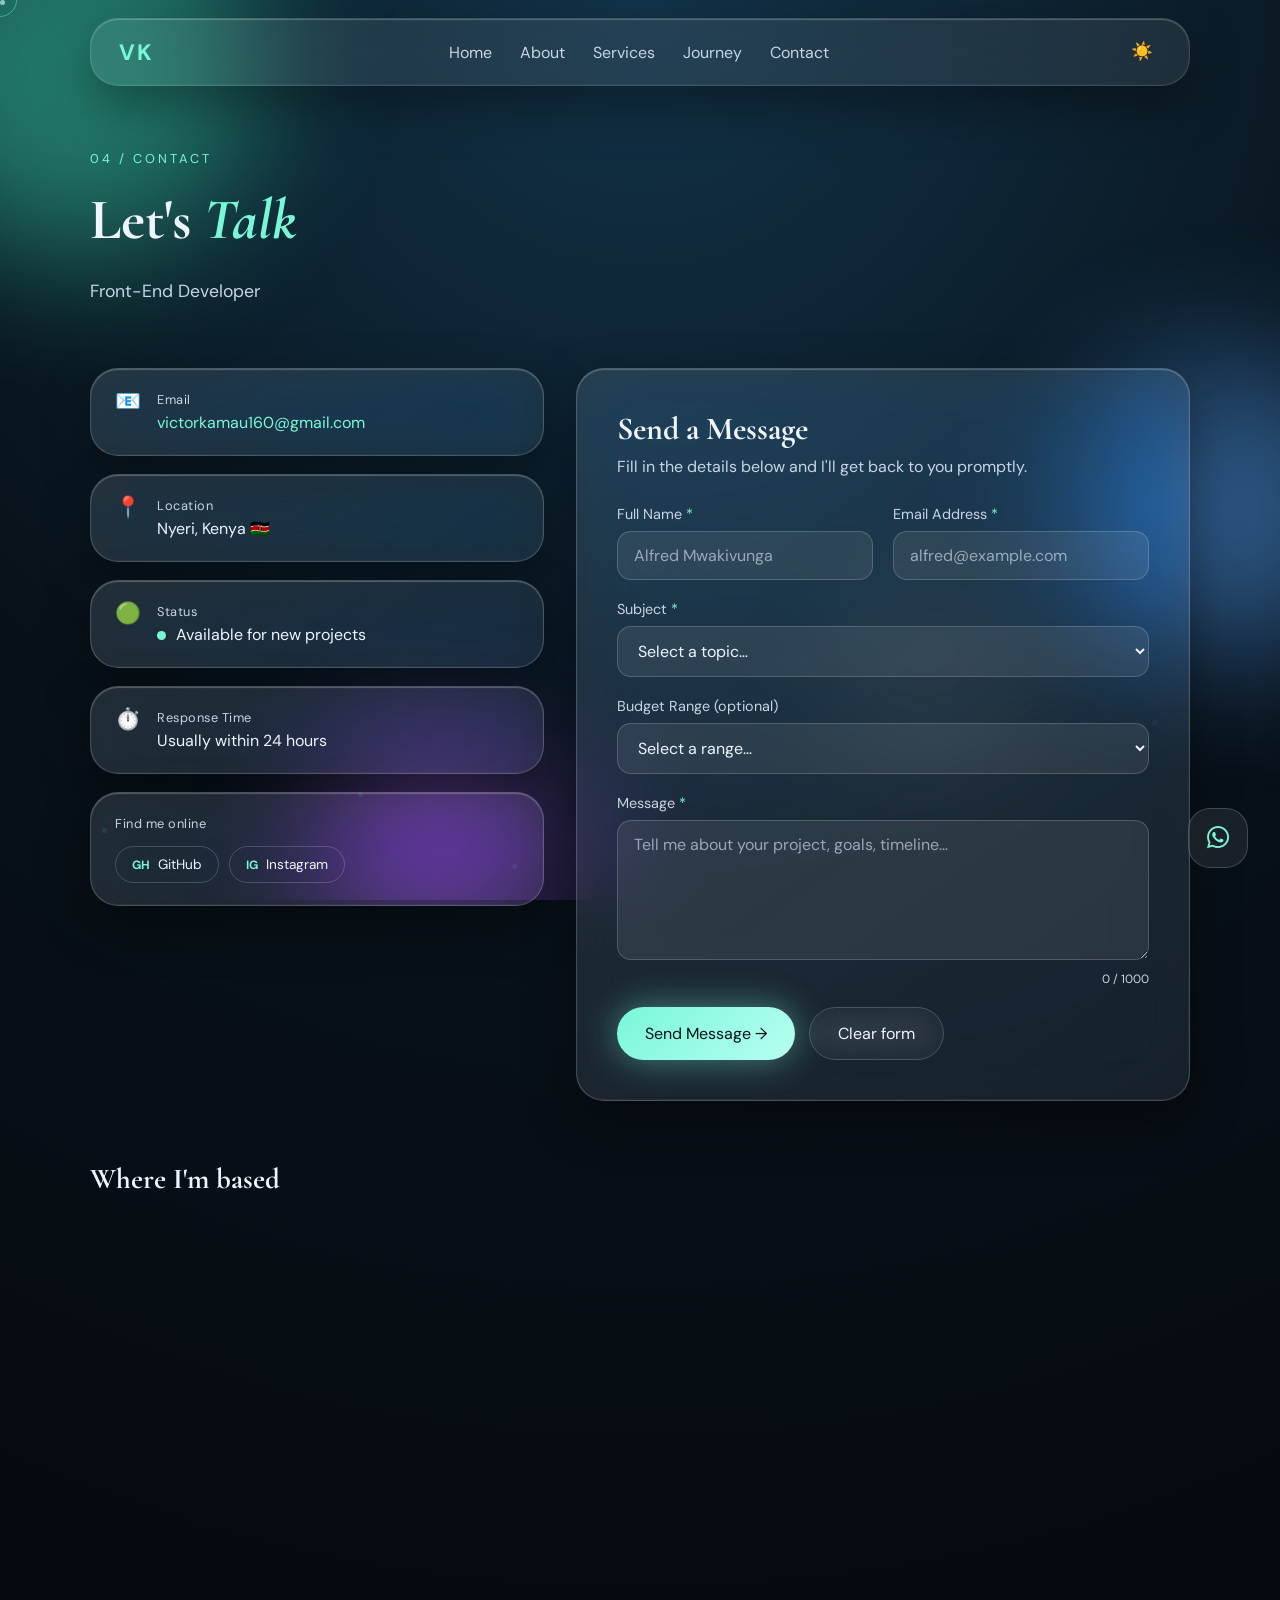
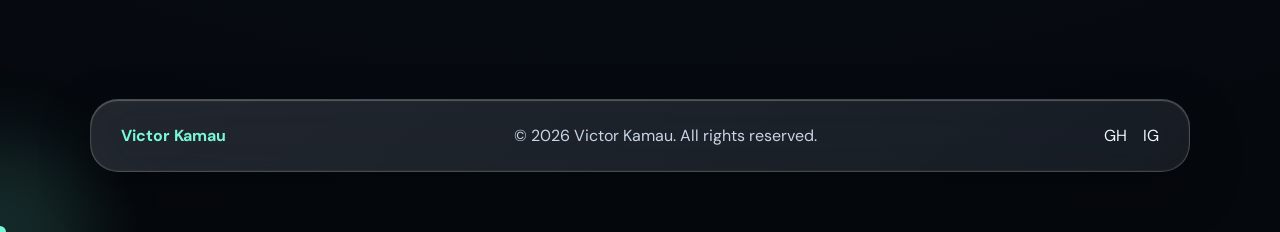
==== commit 7e23b221: "Update contacts.html" ====
--- a/contacts.html
+++ b/contacts.html
@@ -8,11 +8,12 @@
   <link rel="preconnect" href="https://fonts.gstatic.com" crossorigin />
   <link href="https://fonts.googleapis.com/css2?family=Cormorant+Garamond:ital,wght@0,300;0,400;0,600;1,300&family=DM+Sans:wght@300;400;500&display=swap" rel="stylesheet" />
   <link rel="stylesheet" href="styles.css" />
+  <link rel="stylesheet" href="https://cdnjs.cloudflare.com/ajax/libs/font-awesome/6.5.0/css/all.min.css">
 </head>
 <body>
 
   <!-- Scroll progress -->
-  <div class="scroll-progress" id="scrollProgress"></div>
+  <div class="scroll-progress"></div>
 
   <!-- Animated background orbs -->
   <div class="bg-orbs" aria-hidden="true">
@@ -37,12 +38,12 @@
         <li><a href="index.html" class="nav-link">Home</a></li>
         <li><a href="index.html#about" class="nav-link">About</a></li>
         <li><a href="index.html#services" class="nav-link">Services</a></li>
-        <li><a href="index.html#work" class="nav-link">Work</a></li>
+        <li><a href="index.html#journey" class="nav-link">Journey</a></li>
         <li><a href="contacts.html" class="nav-link active">Contact</a></li>
       </ul>
-      <div style="display:flex;gap:0.5rem;align-items:center;">
-        <button class="theme-toggle" id="themeToggle" aria-label="Toggle dark mode" title="Toggle dark mode">🌙</button>
-        <button class="menu-toggle" aria-label="Open menu" id="menuToggle">☰</button>
+      <div class="nav-actions">
+        <button class="theme-toggle" id="themeToggle" aria-label="Toggle light/dark theme">☀️</button>
+        <button class="menu-toggle" aria-label="Open menu" id="menuToggle" aria-expanded="false">☰</button>
       </div>
     </nav>
   </header>
@@ -67,7 +68,7 @@
           <div>
             <div class="info-label">Email</div>
             <div class="info-value">
-              <a href="mailto:victorkamau160@gmail.com">Click Here to send me a mail 😉</a>
+              <a href="mailto:victorkamau160@gmail.com">victorkamau160@gmail.com</a>
             </div>
           </div>
         </div>
@@ -102,14 +103,11 @@
         <div class="contact-socials glass-card reveal-up">
           <div class="contact-socials-title">Find me online</div>
           <div class="socials-row">
-            <a href="#" class="social-btn" aria-label="GitHub">
+            <a href="https://github.com/Vintoon" class="social-btn" target="_blank" rel="noopener" aria-label="GitHub">
               <span>GH</span> GitHub
             </a>
-            <a href="#" class="social-btn" aria-label="LinkedIn">
-              <span>LI</span> LinkedIn
-            </a>
-            <a href="#" class="social-btn" aria-label="Twitter">
-              <span>TW</span> Twitter
+            <a href="https://www.instagram.com/vin.toon/" class="social-btn" target="_blank" rel="noopener" aria-label="Instagram">
+              <span>IG</span> Instagram
             </a>
           </div>
         </div>
@@ -174,7 +172,7 @@
             </div>
 
             <div class="form-group">
-              <label class="form-label" for="budget">Budget Range <span style="color:var(--text-muted);font-weight:400">(optional)</span></label>
+              <label class="form-label" for="budget">Budget Range <span style="color:var(--muted);font-weight:400">(optional)</span></label>
               <select id="budget" name="budget" class="contact-select">
                 <option value="" disabled selected>Select a range…</option>
                 <option value="Under $500">Under $500</option>
@@ -209,18 +207,7 @@
             </div>
           </form>
         </div>
-<section class="map-section">
-    <h2>Our Location</h2>
-    
-    <iframe 
-        src="https://www.google.com/maps?q=Kiganjo,Nyeri,Kenya&output=embed"
-        width="100%" 
-        height="400" 
-        style="border:0;" 
-        allowfullscreen="" 
-        loading="lazy">
-    </iframe>
-</section>
+
         <!-- Success State -->
         <div class="form-success" id="successState">
           <span class="success-icon">🎉</span>
@@ -234,7 +221,28 @@
       </div>
     </div>
 
+    <section class="map-section reveal-up">
+      <h2>Where I'm based</h2>
+      <iframe
+        src="https://www.google.com/maps?q=Kiganjo,Nyeri,Kenya&output=embed"
+        width="100%"
+        height="340"
+        style="border:0;"
+        allowfullscreen=""
+        loading="lazy"
+        title="Map showing Kiganjo, Nyeri, Kenya">
+      </iframe>
+    </section>
+
   </main>
+
+  <a href="https://wa.me/254723867283?text=Hello%20I%20want%20your%20services"
+    class="whatsapp-float"
+    target="_blank"
+    rel="noopener"
+    aria-label="Message Victor on WhatsApp">
+    <i class="fa-brands fa-whatsapp"></i>
+  </a>
 
   <!-- Footer -->
   <footer class="site-footer">
@@ -242,9 +250,8 @@
       <span class="footer-name">Victor Kamau</span>
       <p class="footer-copy">© 2026 Victor Kamau. All rights reserved.</p>
       <div class="footer-socials">
-        <a href="#" aria-label="GitHub">GH</a>
-        <a href="#" aria-label="LinkedIn">LI</a>
-        <a href="#" aria-label="Twitter">TW</a>
+        <a href="https://github.com/Vintoon" target="_blank" rel="noopener" aria-label="GitHub">GH</a>
+        <a href="https://www.instagram.com/vin.toon/" target="_blank" rel="noopener" aria-label="Instagram">IG</a>
       </div>
     </div>
   </footer>
@@ -253,156 +260,8 @@
   <button class="back-to-top" id="backToTop" aria-label="Back to top">↑</button>
 
   <!-- Toast -->
-  <div class="toast" id="toast" role="status" aria-live="polite"></div>
-
-  <script>
-    /* ── Scroll Reveal ─────────────────────────────── */
-    const revealEls = document.querySelectorAll('.reveal-up, .reveal-right');
-    const revObserver = new IntersectionObserver((entries) => {
-      entries.forEach((entry, i) => {
-        if (entry.isIntersecting) {
-          setTimeout(() => entry.target.classList.add('visible'), i * 80);
-          revObserver.unobserve(entry.target);
-        }
-      });
-    }, { threshold: 0.1 });
-    revealEls.forEach(el => revObserver.observe(el));
-
-    /* ── Dark Mode ─────────────────────────────────── */
-    const html  = document.documentElement;
-    const btn   = document.getElementById('themeToggle');
-    const saved = localStorage.getItem('vk-theme');
-    if (saved) { html.setAttribute('data-theme', saved); btn.textContent = saved === 'dark' ? '☀️' : '🌙'; }
-    btn.addEventListener('click', () => {
-      const isDark = html.getAttribute('data-theme') === 'dark';
-      const next   = isDark ? 'light' : 'dark';
-      html.setAttribute('data-theme', next);
-      btn.textContent = next === 'dark' ? '☀️' : '🌙';
-      localStorage.setItem('vk-theme', next);
-    });
-
-    /* ── Scroll Progress ───────────────────────────── */
-    const progressBar = document.getElementById('scrollProgress');
-    window.addEventListener('scroll', () => {
-      const pct = (window.scrollY / (document.body.scrollHeight - window.innerHeight)) * 100;
-      progressBar.style.width = Math.min(pct, 100) + '%';
-    });
-
-    /* ── Back to Top ───────────────────────────────── */
-    const btt = document.getElementById('backToTop');
-    window.addEventListener('scroll', () => {
-      btt.classList.toggle('visible', window.scrollY > 400);
-    });
-    btt.addEventListener('click', () => window.scrollTo({ top: 0, behavior: 'smooth' }));
-
-    /* ── Toast ─────────────────────────────────────── */
-    function showToast(msg, type = '') {
-      const t = document.getElementById('toast');
-      t.textContent = msg;
-      t.className = 'toast show ' + type;
-      setTimeout(() => { t.className = 'toast'; }, 3600);
-    }
-
-    /* ── Mobile Menu ───────────────────────────────── */
-    const menuToggle   = document.getElementById('menuToggle');
-    const navLinks     = document.getElementById('navLinks');
-    menuToggle.addEventListener('click', () => {
-      const open = navLinks.classList.toggle('mobile-open');
-      if (open) {
-        Object.assign(navLinks.style, {
-          display:'flex', flexDirection:'column', position:'absolute',
-          top:'70px', right:'1.5rem', borderRadius:'16px',
-          padding:'0.75rem', boxShadow:'0 8px 32px rgba(0,0,0,0.12)',
-          border:'1px solid rgba(255,255,255,0.4)',
-          background:'rgba(255,255,255,0.88)', backdropFilter:'blur(20px)'
-        });
-      } else { navLinks.style.display = ''; }
-    });
-    navLinks.querySelectorAll('.nav-link').forEach(l => {
-      l.addEventListener('click', () => {
-        if (window.innerWidth < 768) { navLinks.style.display = ''; navLinks.classList.remove('mobile-open'); }
-      });
-    });
-
-    /* ── Char Counter ──────────────────────────────── */
-    const msgArea  = document.getElementById('message');
-    const charCount = document.getElementById('charCount');
-    msgArea.addEventListener('input', () => {
-      const len = msgArea.value.length;
-      charCount.textContent = len + ' / 1000';
-      charCount.className = 'char-count' + (len > 900 ? ' limit' : len > 750 ? ' near' : '');
-    });
-
-    /* ── Form Validation & Submit ──────────────────── */
-    const form = document.getElementById('contactForm');
-    const fields = {
-      name:    { el: document.getElementById('name'),    err: document.getElementById('nameErr'),    validate: v => v.trim().length >= 2 },
-      email:   { el: document.getElementById('email'),   err: document.getElementById('emailErr'),   validate: v => /^[^\s@]+@[^\s@]+\.[^\s@]+$/.test(v.trim()) },
-      subject: { el: document.getElementById('subject'), err: document.getElementById('subjectErr'), validate: v => v !== '' },
-      message: { el: document.getElementById('message'), err: document.getElementById('msgErr'),     validate: v => v.trim().length >= 20 }
-    };
-
-    function validateField(key) {
-      const { el, err, validate } = fields[key];
-      const ok = validate(el.value);
-      el.classList.toggle('error', !ok);
-      err.classList.toggle('show', !ok);
-      return ok;
-    }
-
-    Object.keys(fields).forEach(k => {
-      fields[k].el.addEventListener('blur', () => validateField(k));
-      fields[k].el.addEventListener('input', () => {
-        if (fields[k].el.classList.contains('error')) validateField(k);
-      });
-    });
-
-    form.addEventListener('submit', async (e) => {
-      e.preventDefault();
-      const allValid = Object.keys(fields).map(k => validateField(k)).every(Boolean);
-      if (!allValid) { showToast('Please fix the errors above.', 'error'); return; }
-
-      const submitBtn = document.getElementById('submitBtn');
-      submitBtn.textContent = 'Sending…';
-      submitBtn.disabled = true;
-
-      try {
-        const data = new FormData(form);
-        await fetch(form.action, { method: 'POST', body: data, headers: { 'Accept': 'application/json' } });
-        document.getElementById('formWrapper').style.display = 'none';
-        document.getElementById('successState').classList.add('show');
-        showToast('Message sent! I\'ll be in touch soon. ✨', 'success');
-      } catch {
-        showToast('Oops — something went wrong. Please try emailing directly.', 'error');
-        submitBtn.textContent = 'Send Message →';
-        submitBtn.disabled = false;
-      }
-    });
-
-    document.getElementById('resetBtn').addEventListener('click', () => {
-      form.reset();
-      charCount.textContent = '0 / 1000';
-      charCount.className = 'char-count';
-      Object.keys(fields).forEach(k => {
-        fields[k].el.classList.remove('error');
-        fields[k].err.classList.remove('show');
-      });
-      showToast('Form cleared.');
-    });
-
-    function showFormAgain() {
-      document.getElementById('formWrapper').style.display = '';
-      document.getElementById('successState').classList.remove('show');
-      form.reset();
-    }
-
-    /* ── Cursor glow ───────────────────────────────── */
-    if (window.matchMedia('(pointer: fine)').matches) {
-      const glow = document.createElement('div');
-      glow.style.cssText = `position:fixed;pointer-events:none;z-index:9999;width:280px;height:280px;border-radius:50%;background:radial-gradient(circle,rgba(37,99,235,0.07) 0%,transparent 70%);transform:translate(-50%,-50%);transition:left 0.4s ease,top 0.4s ease;will-change:left,top;`;
-      document.body.appendChild(glow);
-      document.addEventListener('mousemove', e => { glow.style.left = e.clientX + 'px'; glow.style.top = e.clientY + 'px'; });
-    }
-  </script>
+  <div class="toast" role="status" aria-live="polite"></div>
+
+  <script src="scripts.js"></script>
 </body>
 </html>
--- a/styles.css
+++ b/styles.css
@@ -1,1256 +1,1410 @@
-/* ===========================
-   VICTOR KAMAU — PORTFOLIO CSS
-   Glassmorphism + Rich Animations
-   =========================== */
-
-/* ---------- TOKENS ---------- */
-:root {
-  --glass-bg:        rgba(255, 255, 255, 0.18);
-  --glass-border:    rgba(255, 255, 255, 0.35);
-  --glass-shadow:    0 8px 32px rgba(0, 0, 0, 0.12);
-  --blur:            blur(18px);
-
-  --accent:          #2563eb;
-  --accent-light:    #60a5fa;
-  --accent-glow:     rgba(37, 99, 235, 0.25);
-
-  --text:            #1a1a2e;
-  --text-muted:      #6b7280;
-  --surface:         rgba(255,255,255,0.55);
-
-  --orb-1:           #bfdbfe;
-  --orb-2:           #fde68a;
-  --orb-3:           #d9f99d;
-  --orb-4:           #fbcfe8;
-
-  --font-display:    'Cormorant Garamond', Georgia, serif;
-  --font-body:       'DM Sans', system-ui, sans-serif;
-
-  --ease-spring:     cubic-bezier(0.34, 1.56, 0.64, 1);
-  --ease-smooth:     cubic-bezier(0.4, 0, 0.2, 1);
-}
-
-/* ---------- RESET ---------- */
-*, *::before, *::after { box-sizing: border-box; margin: 0; padding: 0; }
-html { scroll-behavior: smooth; }
-
-body {
-  font-family: var(--font-body);
-  color: var(--text);
-  min-height: 100vh;
-  overflow-x: hidden;
-  background: #f0f4ff;
-}
-
-/* ---------- ANIMATED BACKGROUND ---------- */
-.bg-orbs {
-  position: fixed;
-  inset: 0;
-  z-index: 0;
-  pointer-events: none;
-  overflow: hidden;
-}
-
-.orb {
-  position: absolute;
-  border-radius: 50%;
-  filter: blur(60px);
-  opacity: 0.65;
-  animation: orbFloat 18s ease-in-out infinite;
-}
-
-.orb-1 {
-  width: 520px; height: 520px;
-  background: var(--orb-1);
-  top: -120px; left: -100px;
-  animation-duration: 20s;
-}
-.orb-2 {
-  width: 400px; height: 400px;
-  background: var(--orb-2);
-  top: 30%; right: -80px;
-  animation-duration: 16s;
-  animation-delay: -5s;
-}
-.orb-3 {
-  width: 350px; height: 350px;
-  background: var(--orb-3);
-  bottom: 10%; left: 20%;
-  animation-duration: 22s;
-  animation-delay: -10s;
-}
-.orb-4 {
-  width: 300px; height: 300px;
-  background: var(--orb-4);
-  bottom: -60px; right: 25%;
-  animation-duration: 14s;
-  animation-delay: -3s;
-}
-
-@keyframes orbFloat {
-  0%, 100% { transform: translate(0, 0) scale(1); }
-  33%       { transform: translate(30px, -40px) scale(1.05); }
-  66%       { transform: translate(-20px, 30px) scale(0.97); }
-}
-
-/* ---------- PARTICLES ---------- */
-.particles {
-  position: fixed;
-  inset: 0;
-  z-index: 0;
-  pointer-events: none;
-}
-
-.particles span {
-  position: absolute;
-  display: block;
-  width: 6px; height: 6px;
-  border-radius: 50%;
-  background: var(--accent-light);
-  opacity: 0;
-  animation: particleDrift 12s ease-in-out infinite;
-}
-
-.particles span:nth-child(1)  { left:5%;   top:80%; animation-delay:0s;    animation-duration:14s; }
-.particles span:nth-child(2)  { left:15%;  top:60%; animation-delay:1.5s;  animation-duration:11s; }
-.particles span:nth-child(3)  { left:30%;  top:90%; animation-delay:3s;    animation-duration:15s; }
-.particles span:nth-child(4)  { left:45%;  top:70%; animation-delay:0.8s;  animation-duration:10s; }
-.particles span:nth-child(5)  { left:60%;  top:85%; animation-delay:2.2s;  animation-duration:13s; }
-.particles span:nth-child(6)  { left:75%;  top:55%; animation-delay:4s;    animation-duration:16s; }
-.particles span:nth-child(7)  { left:88%;  top:78%; animation-delay:1s;    animation-duration:12s; }
-.particles span:nth-child(8)  { left:10%;  top:40%; animation-delay:5s;    animation-duration:14s; width:4px; height:4px; }
-.particles span:nth-child(9)  { left:50%;  top:30%; animation-delay:2.5s;  animation-duration:11s; width:8px; height:8px; }
-.particles span:nth-child(10) { left:70%;  top:20%; animation-delay:3.5s;  animation-duration:17s; }
-.particles span:nth-child(11) { left:25%;  top:15%; animation-delay:0.3s;  animation-duration:13s; width:4px; height:4px; }
-.particles span:nth-child(12) { left:92%;  top:35%; animation-delay:6s;    animation-duration:15s; }
-
-@keyframes particleDrift {
-  0%   { transform: translateY(0)   scale(1);   opacity: 0; }
-  10%  { opacity: 0.7; }
-  90%  { opacity: 0.5; }
-  100% { transform: translateY(-420px) scale(0.6); opacity: 0; }
-}
-
-/* ---------- GLASS CARD ---------- */
-.glass-card {
-  background: var(--glass-bg);
-  backdrop-filter: var(--blur);
-  -webkit-backdrop-filter: var(--blur);
-  border: 1px solid var(--glass-border);
-  box-shadow: var(--glass-shadow);
-  border-radius: 20px;
-}
-
-/* ---------- LAYOUT WRAPPER ---------- */
-main, .site-header, .site-footer {
-  position: relative;
-  z-index: 1;
-}
-
-/* ---------- NAVIGATION ---------- */
-.site-header {
-  position: sticky;
-  top: 0;
-  z-index: 100;
-  padding: 0.9rem 1.5rem;
-}
-
-.glass-nav {
-  display: flex;
-  align-items: center;
-  justify-content: space-between;
-  max-width: 1000px;
-  margin: 0 auto;
-  padding: 0.7rem 1.5rem;
-  background: rgba(255,255,255,0.25);
-  backdrop-filter: blur(20px);
-  -webkit-backdrop-filter: blur(20px);
-  border: 1px solid rgba(255,255,255,0.4);
-  border-radius: 50px;
-  box-shadow: 0 4px 24px rgba(0,0,0,0.08);
-  animation: slideDown 0.7s var(--ease-spring) both;
-}
-
-@keyframes slideDown {
-  from { opacity: 0; transform: translateY(-20px); }
-  to   { opacity: 1; transform: translateY(0); }
-}
-
-.nav-logo {
-  font-family: var(--font-display);
-  font-size: 1.4rem;
-  font-weight: 600;
-  color: var(--accent);
-  letter-spacing: 0.02em;
-}
-
-.nav-links {
-  display: flex;
-  list-style: none;
-  gap: 0.25rem;
-}
-
-.nav-link {
-  text-decoration: none;
-  color: var(--text);
-  font-size: 0.9rem;
-  font-weight: 400;
-  padding: 0.45rem 0.9rem;
-  border-radius: 50px;
-  transition: background 0.2s, color 0.2s, transform 0.15s;
-}
-.nav-link:hover {
-  background: rgba(37,99,235,0.1);
-  color: var(--accent);
-  transform: translateY(-1px);
-}
-.nav-link.active {
-  background: rgba(37,99,235,0.15);
-  color: var(--accent);
-  font-weight: 500;
-}
-
-.menu-toggle {
-  display: none;
-  background: none;
-  border: none;
-  font-size: 1.4rem;
-  cursor: pointer;
-}
-
-/* ---------- HERO SECTION ---------- */
-.hero {
-  min-height: 90vh;
-  display: flex;
-  align-items: center;
-  justify-content: space-between;
-  gap: 3rem;
-  padding: 5rem 5vw 4rem;
-  max-width: 1100px;
-  margin: 0 auto;
-}
-
-.hero-tag {
-  display: inline-block;
-  font-size: 0.82rem;
-  font-weight: 500;
-  letter-spacing: 0.1em;
-  color: var(--accent);
-  background: rgba(37,99,235,0.1);
-  border: 1px solid rgba(37,99,235,0.2);
-  padding: 0.35rem 0.9rem;
-  border-radius: 50px;
-  margin-bottom: 1.2rem;
-  animation: pulse-glow 3s ease-in-out infinite;
-}
-
-@keyframes pulse-glow {
-  0%, 100% { box-shadow: 0 0 0 0 var(--accent-glow); }
-  50%       { box-shadow: 0 0 0 8px transparent; }
-}
-
-.hero-name {
-  font-family: var(--font-display);
-  font-size: clamp(3.5rem, 8vw, 6.5rem);
-  font-weight: 300;
-  line-height: 1.0;
-  letter-spacing: -0.01em;
-  color: var(--text);
-  margin-bottom: 1rem;
-}
-
-.name-line {
-  display: block;
-}
-.name-line.italic {
-  font-style: italic;
-  color: var(--accent);
-}
-
-.hero-role {
-  font-size: 1.05rem;
-  color: var(--text-muted);
-  font-weight: 300;
-  letter-spacing: 0.04em;
-  margin-bottom: 2rem;
-}
-.dot { margin: 0 0.5rem; color: var(--accent); }
-
-.hero-cta {
-  display: flex;
-  gap: 1rem;
-  flex-wrap: wrap;
-}
-
-/* ---------- BUTTONS ---------- */
-.btn-primary {
-  display: inline-block;
-  background: var(--accent);
-  color: #fff;
-  text-decoration: none;
-  padding: 0.75rem 1.75rem;
-  border-radius: 50px;
-  font-size: 0.92rem;
-  font-weight: 500;
-  transition: transform 0.25s var(--ease-spring), box-shadow 0.25s;
-  box-shadow: 0 4px 20px var(--accent-glow);
-}
-.btn-primary:hover {
-  transform: translateY(-3px) scale(1.02);
-  box-shadow: 0 8px 30px var(--accent-glow);
-}
-
-.btn-ghost {
-  display: inline-block;
-  color: var(--accent);
-  text-decoration: none;
-  padding: 0.73rem 1.75rem;
-  border-radius: 50px;
-  font-size: 0.92rem;
-  font-weight: 500;
-  border: 1.5px solid rgba(37,99,235,0.35);
-  background: rgba(37,99,235,0.05);
-  backdrop-filter: blur(10px);
-  transition: transform 0.25s var(--ease-spring), background 0.2s, border-color 0.2s;
-}
-.btn-ghost:hover {
-  transform: translateY(-3px);
-  background: rgba(37,99,235,0.12);
-  border-color: var(--accent);
-}
-
-/* ---------- HERO AVATAR ---------- */
-.hero-avatar-wrap {
-  position: relative;
-  flex-shrink: 0;
-  width: 280px;
-  height: 280px;
-  display: flex;
-  align-items: center;
-  justify-content: center;
-}
-
-.avatar-ring {
-  position: absolute;
-  width: 100%;
-  height: 100%;
-  border-radius: 50%;
-  border: 2px solid rgba(37,99,235,0.2);
-  animation: ringExpand 3s ease-out infinite;
-}
-
-.avatar-ring-2 {
-  animation-delay: 1.5s;
-}
-
-@keyframes ringExpand {
-  0%   { transform: scale(1);    opacity: 0.6; }
-  100% { transform: scale(1.35); opacity: 0; }
-}
-
-.avatar {
-  width: 220px;
-  height: 220px;
-  border-radius: 50%;
-  object-fit: cover;
-  border: 3px solid rgba(255,255,255,0.7);
-  box-shadow: 0 10px 40px rgba(37,99,235,0.2), 0 0 0 6px rgba(255,255,255,0.35);
-  cursor: pointer;
-  transition: transform 0.4s var(--ease-spring), box-shadow 0.4s;
-  z-index: 1;
-}
-.avatar:hover {
-  transform: scale(1.06) rotate(2deg);
-  box-shadow: 0 18px 50px rgba(37,99,235,0.3), 0 0 0 8px rgba(255,255,255,0.5);
-}
-
-.avatar-badge {
-  position: absolute;
-  bottom: 10px;
-  right: -10px;
-  padding: 0.4rem 0.8rem;
-  font-size: 0.85rem;
-  font-weight: 500;
-  border-radius: 50px;
-  z-index: 2;
-  animation: badgeBounce 2.5s var(--ease-spring) infinite;
-}
-
-@keyframes badgeBounce {
-  0%, 100% { transform: translateY(0); }
-  50%       { transform: translateY(-6px); }
-}
-
-/* ---------- SCROLL HINT ---------- */
-.scroll-hint {
-  position: absolute;
-  bottom: 2.5rem;
-  left: 50%;
-  transform: translateX(-50%);
-  display: flex;
-  flex-direction: column;
-  align-items: center;
-  gap: 0.4rem;
-  opacity: 0.5;
-  animation: fadeInUp 1s 1.5s both;
-}
-.scroll-text {
-  font-size: 0.7rem;
-  letter-spacing: 0.15em;
-  text-transform: uppercase;
-  color: var(--text-muted);
-}
-.scroll-line {
-  width: 1px;
-  height: 40px;
-  background: linear-gradient(to bottom, var(--accent), transparent);
-  animation: scrollPulse 1.5s ease-in-out infinite;
-}
-@keyframes scrollPulse {
-  0%, 100% { transform: scaleY(1); opacity: 0.5; }
-  50%       { transform: scaleY(1.4); opacity: 1; }
-}
-
-/* ---------- SECTIONS COMMON ---------- */
-.section {
-  padding: 6rem 5vw;
-  max-width: 1100px;
-  margin: 0 auto;
-}
-
-.section-label {
-  font-size: 0.75rem;
-  letter-spacing: 0.2em;
-  text-transform: uppercase;
-  color: var(--accent);
-  font-weight: 500;
-  margin-bottom: 1rem;
-}
-
-.section-title {
-  font-family: var(--font-display);
-  font-size: clamp(2.2rem, 5vw, 3.5rem);
-  font-weight: 300;
-  line-height: 1.15;
-  color: var(--text);
-  margin-bottom: 2rem;
-}
-.section-title em { font-style: italic; color: var(--accent); }
-.section-title.centered { text-align: center; }
-
-/* ---------- ABOUT SECTION ---------- */
-.about-grid {
-  display: grid;
-  grid-template-columns: 1fr auto;
-  gap: 4rem;
-  align-items: start;
-}
-
-.bio-text {
-  font-size: 1.05rem;
-  line-height: 1.75;
-  color: var(--text-muted);
-  margin-bottom: 1rem;
-}
-.bio-text strong { color: var(--text); font-weight: 500; }
-
-.skills-row {
-  display: flex;
-  flex-wrap: wrap;
-  gap: 0.6rem;
-  margin-top: 1.5rem;
-}
-
-.skill-chip {
-  font-size: 0.82rem;
-  font-weight: 500;
-  padding: 0.4rem 0.9rem;
-  border-radius: 50px;
-  color: var(--accent);
-  border: 1px solid rgba(37,99,235,0.2);
-  transition: transform 0.2s, box-shadow 0.2s;
-}
-.skill-chip:hover {
-  transform: translateY(-2px);
-  box-shadow: 0 4px 12px var(--accent-glow);
-}
-
-.stats-col {
-  display: flex;
-  flex-direction: column;
-  gap: 1rem;
-}
-
-.stat-card {
-  padding: 1.4rem 1.6rem;
-  text-align: center;
-  min-width: 140px;
-  transition: transform 0.3s var(--ease-spring);
-}
-.stat-card:hover { transform: translateY(-4px) scale(1.02); }
-
-.stat-num {
-  display: block;
-  font-family: var(--font-display);
-  font-size: 2.6rem;
-  font-weight: 600;
-  color: var(--accent);
-  line-height: 1;
-}
-.stat-label {
-  display: block;
-  font-size: 0.8rem;
-  color: var(--text-muted);
-  margin-top: 0.3rem;
-  letter-spacing: 0.05em;
-}
-
-/* ---------- SERVICES SECTION ---------- */
-.services-section {
-  padding-top: 4rem;
-}
-
-.services-grid {
-  display: grid;
-  grid-template-columns: repeat(auto-fit, minmax(220px, 1fr));
-  gap: 1.5rem;
-  margin-top: 2.5rem;
-}
-
-.service-card {
-  padding: 2rem 1.5rem;
-  transition: transform 0.35s var(--ease-spring), box-shadow 0.3s;
-  animation-delay: var(--delay);
-}
-.service-card:hover {
-  transform: translateY(-8px) scale(1.02);
-  box-shadow: 0 16px 48px rgba(37,99,235,0.15);
-}
-
-.service-icon {
-  font-size: 2rem;
-  margin-bottom: 1rem;
-  display: block;
-}
-
-.service-card h3 {
-  font-family: var(--font-display);
-  font-size: 1.3rem;
-  font-weight: 500;
-  margin-bottom: 0.6rem;
-  color: var(--text);
-}
-.service-card p {
-  font-size: 0.9rem;
-  line-height: 1.65;
-  color: var(--text-muted);
-}
-
-/* ---------- VIDEO SECTION ---------- */
-.video-wrap {
-  position: relative;
-  overflow: hidden;
-  margin-top: 2.5rem;
-  border-radius: 20px;
-  padding: 0;
-}
-.video-wrap video {
-  display: block;
-  width: 100%;
-  border-radius: 20px;
-}
-.video-overlay {
-  position: absolute;
-  top: 1rem;
-  left: 1rem;
-}
-.video-label {
-  background: rgba(255,255,255,0.25);
-  backdrop-filter: blur(10px);
-  -webkit-backdrop-filter: blur(10px);
-  border: 1px solid rgba(255,255,255,0.4);
-  border-radius: 50px;
-  padding: 0.3rem 0.85rem;
-  font-size: 0.78rem;
-  font-weight: 500;
-  color: #fff;
-  letter-spacing: 0.05em;
-}
-
-/* ---------- CTA SECTION ---------- */
-.cta-section {
-  padding-bottom: 5rem;
-}
-.cta-glass {
-  padding: 4rem 3rem;
-  text-align: center;
-}
-.cta-eyebrow {
-  font-size: 0.78rem;
-  letter-spacing: 0.2em;
-  text-transform: uppercase;
-  color: var(--accent);
-  margin-bottom: 0.75rem;
-}
-.cta-headline {
-  font-family: var(--font-display);
-  font-size: clamp(2rem, 5vw, 3rem);
-  font-weight: 300;
-  margin-bottom: 1rem;
-  color: var(--text);
-}
-.cta-sub {
-  font-size: 1rem;
-  color: var(--text-muted);
-  max-width: 500px;
-  margin: 0 auto 2rem;
-  line-height: 1.7;
-}
-
-/* ---------- FOOTER ---------- */
-.site-footer {
-  position: relative;
-  z-index: 1;
-  padding: 1.5rem 5vw 2.5rem;
-}
-.footer-inner {
-  max-width: 1000px;
-  margin: 0 auto;
-  padding: 1.5rem 2rem;
-  display: flex;
-  align-items: center;
-  justify-content: space-between;
-  flex-wrap: wrap;
-  gap: 1rem;
-}
-.footer-name {
-  font-family: var(--font-display);
-  font-size: 1.1rem;
-  font-weight: 600;
-  color: var(--accent);
-}
-.footer-copy {
-  font-size: 0.82rem;
-  color: var(--text-muted);
-}
-.footer-socials {
-  display: flex;
-  gap: 0.6rem;
-}
-.footer-socials a {
-  display: inline-flex;
-  align-items: center;
-  justify-content: center;
-  width: 36px; height: 36px;
-  border-radius: 50%;
-  font-size: 0.72rem;
-  font-weight: 600;
-  text-decoration: none;
-  color: var(--accent);
-  background: rgba(37,99,235,0.1);
-  border: 1px solid rgba(37,99,235,0.2);
-  transition: transform 0.2s var(--ease-spring), background 0.2s;
-}
-.footer-socials a:hover {
-  transform: translateY(-3px);
-  background: rgba(37,99,235,0.2);
-}
-
-/* ---------- REVEAL ANIMATIONS ---------- */
-.reveal-up, .reveal-right {
-  opacity: 0;
-  transform: translateY(40px);
-  transition: opacity 0.7s var(--ease-smooth), transform 0.7s var(--ease-smooth);
-}
-.reveal-right {
-  transform: translateX(40px);
-}
-.reveal-up.visible, .reveal-right.visible {
-  opacity: 1;
-  transform: translate(0, 0);
-}
-
-@keyframes fadeInUp {
-  from { opacity: 0; transform: translateY(20px); }
-  to   { opacity: 1; transform: translateY(0); }
-}
-
-/* ---------- CONTACTS PAGE ---------- */
-.contact-page {
-  min-height: 100vh;
-  display: flex;
-  flex-direction: column;
-  align-items: center;
-  padding: 6rem 1rem 4rem;
-}
-
-h1 {
-  font-family: var(--font-display);
-  font-size: clamp(2rem, 6vw, 3.5rem);
-  font-weight: 300;
-  text-align: center;
-  color: var(--text);
-  margin-bottom: 0.5rem;
-}
-
-form {
-  max-width: 480px;
-  width: 100%;
-  margin: 2.5rem auto;
-  padding: 2.5rem 2rem;
-  background: var(--glass-bg);
-  backdrop-filter: var(--blur);
-  -webkit-backdrop-filter: var(--blur);
-  border: 1px solid var(--glass-border);
-  box-shadow: var(--glass-shadow);
-  border-radius: 24px;
-  font-family: var(--font-body);
-}
-
-form label {
-  display: block;
-  font-weight: 500;
-  font-size: 0.88rem;
-  margin-bottom: 0.4rem;
-  color: var(--text);
-  letter-spacing: 0.03em;
-}
-
-form input[type="text"],
-form input[type="email"],
-form textarea {
-  width: 100%;
-  padding: 0.75rem 1rem;
-  margin-bottom: 1.2rem;
-  border: 1.5px solid rgba(255,255,255,0.35);
-  border-radius: 12px;
-  font-size: 0.92rem;
-  font-family: var(--font-body);
-  background: rgba(255,255,255,0.45);
-  backdrop-filter: blur(8px);
-  color: var(--text);
-  box-sizing: border-box;
-  transition: border-color 0.3s, box-shadow 0.3s;
-  outline: none;
-}
-
-form input[type="text"]:focus,
-form input[type="email"]:focus,
-form textarea:focus {
-  border-color: var(--accent);
-  box-shadow: 0 0 0 4px var(--accent-glow);
-  background: rgba(255,255,255,0.65);
-}
-
-form textarea { min-height: 120px; resize: vertical; }
-
-form input[type="submit"],
-form input[type="reset"] {
-  background: var(--accent);
-  color: #fff;
-  border: none;
-  padding: 0.75rem 1.75rem;
-  border-radius: 50px;
-  font-size: 0.92rem;
-  font-weight: 500;
-  cursor: pointer;
-  margin-right: 0.75rem;
-  transition: transform 0.25s var(--ease-spring), box-shadow 0.25s;
-  box-shadow: 0 4px 20px var(--accent-glow);
-  font-family: var(--font-body);
-}
-form input[type="reset"] {
-  background: rgba(108, 117, 125, 0.8);
-  box-shadow: none;
-}
-form input[type="submit"]:hover {
-  transform: translateY(-2px);
-  box-shadow: 0 8px 28px var(--accent-glow);
-}
-form input[type="reset"]:hover {
-  transform: translateY(-2px);
-  background: rgba(90, 98, 104, 0.9);
-}
-
-/* ---------- RESPONSIVE ---------- */
-@media (max-width: 768px) {
-  .hero {
-    flex-direction: column-reverse;
-    text-align: center;
-    padding: 3rem 1.5rem 5rem;
-    min-height: auto;
-  }
-  .hero-cta { justify-content: center; }
-  .hero-avatar-wrap { width: 200px; height: 200px; }
-  .avatar { width: 170px; height: 170px; }
-
-  .about-grid { grid-template-columns: 1fr; }
-  .stats-col { flex-direction: row; flex-wrap: wrap; justify-content: center; }
-
-  .nav-links { display: none; }
-  .menu-toggle { display: block; }
-
-  .footer-inner { flex-direction: column; text-align: center; }
-}
-
-@media (prefers-reduced-motion: reduce) {
-  *, *::before, *::after {
-    animation-duration: 0.01ms !important;
-    transition-duration: 0.01ms !important;
-  }
-}
-[data-theme="dark"] {
-  --glass-bg:        rgba(10, 16, 38, 0.55);
-  --glass-border:    rgba(255, 255, 255, 0.08);
-  --glass-shadow:    0 8px 32px rgba(0, 0, 0, 0.5);
-  --accent:          #60a5fa;
-  --accent-light:    #93c5fd;
-  --accent-glow:     rgba(96, 165, 250, 0.25);
-  --text:            #e2e8f0;
-  --text-muted:      #94a3b8;
-  --surface:         rgba(10, 16, 38, 0.7);
-  --orb-1:           #1a2f5a;
-  --orb-2:           #2d2a1a;
-  --orb-3:           #0f2620;
-  --orb-4:           #2a1430;
-}
-[data-theme="dark"] body {
-  background: #07091a;
-}
-[data-theme="dark"] .glass-nav {
-  background: rgba(7, 9, 26, 0.7);
-  border-color: rgba(255,255,255,0.09);
-}
-[data-theme="dark"] form input[type="text"],
-[data-theme="dark"] form input[type="email"],
-[data-theme="dark"] form textarea,
-[data-theme="dark"] .contact-input,
-[data-theme="dark"] .contact-textarea,
-[data-theme="dark"] .contact-select {
-  background: rgba(255,255,255,0.06);
-  border-color: rgba(255,255,255,0.12);
-  color: var(--text);
-}
-[data-theme="dark"] form input[type="text"]:focus,
-[data-theme="dark"] form input[type="email"]:focus,
-[data-theme="dark"] form textarea:focus,
-[data-theme="dark"] .contact-input:focus,
-[data-theme="dark"] .contact-textarea:focus,
-[data-theme="dark"] .contact-select:focus {
-  background: rgba(255,255,255,0.1);
-  border-color: var(--accent);
-}
-[data-theme="dark"] .contact-select option { background: #0d1428; }
-[data-theme="dark"] .mobile-menu-panel {
-  background: rgba(7, 9, 26, 0.92) !important;
-  border-color: rgba(255,255,255,0.09) !important;
-}
-
-/* Smooth theme transition */
-body, .glass-card, .glass-nav, form,
-.contact-input, .contact-textarea, .contact-select,
-.service-card, .stat-card, .cta-glass, .footer-inner {
-  transition:
-    background 0.4s ease,
-    border-color 0.4s ease,
-    color 0.3s ease;
-}
-
-/* ── Theme Toggle Button ────────────────────────── */
-.theme-toggle {
-  background: rgba(37,99,235,0.1);
-  border: 1.5px solid rgba(37,99,235,0.2);
-  border-radius: 50px;
-  width: 38px; height: 38px;
-  cursor: pointer;
-  font-size: 1rem;
-  display: flex;
-  align-items: center;
-  justify-content: center;
-  transition: transform 0.35s var(--ease-spring), background 0.2s;
-  flex-shrink: 0;
-}
-.theme-toggle:hover {
-  transform: rotate(22deg) scale(1.12);
-  background: rgba(37,99,235,0.2);
-}
-[data-theme="dark"] .theme-toggle {
-  background: rgba(96,165,250,0.1);
-  border-color: rgba(96,165,250,0.25);
-}
-
-/* ── Scroll Progress Bar ────────────────────────── */
-.scroll-progress {
-  position: fixed;
-  top: 0; left: 0;
-  height: 3px;
-  width: 0%;
-  background: linear-gradient(90deg, var(--accent), var(--accent-light));
-  z-index: 999;
-  transition: width 0.1s linear;
-  border-radius: 0 2px 2px 0;
-}
-
-/* ── Back-to-Top Button ─────────────────────────── */
-.back-to-top {
-  position: fixed;
-  bottom: 2rem;
-  right: 2rem;
-  width: 44px; height: 44px;
-  border-radius: 50%;
-  background: var(--accent);
-  color: #fff;
-  border: none;
-  cursor: pointer;
-  font-size: 1.1rem;
-  display: flex;
-  align-items: center;
-  justify-content: center;
-  opacity: 0;
-  transform: translateY(12px);
-  transition: opacity 0.3s, transform 0.3s var(--ease-spring), box-shadow 0.3s;
-  z-index: 200;
-  box-shadow: 0 4px 20px var(--accent-glow);
-}
-.back-to-top.visible {
-  opacity: 1;
-  transform: translateY(0);
-}
-.back-to-top:hover { transform: translateY(-4px) scale(1.08); }
-
-/* ── Toast Notification ─────────────────────────── */
-.toast {
-  position: fixed;
-  bottom: 2rem;
-  left: 50%;
-  transform: translateX(-50%) translateY(80px);
-  background: var(--accent);
-  color: #fff;
-  padding: 0.8rem 1.6rem;
-  border-radius: 50px;
-  font-size: 0.9rem;
-  font-weight: 500;
-  z-index: 300;
-  opacity: 0;
-  transition: opacity 0.35s, transform 0.45s var(--ease-spring);
-  white-space: nowrap;
-  box-shadow: 0 8px 30px var(--accent-glow);
-  pointer-events: none;
-}
-.toast.show {
-  opacity: 1;
-  transform: translateX(-50%) translateY(0);
-}
-.toast.success { background: #10b981; }
-.toast.error   { background: #ef4444; }
-
-/* ── Video – Minimised ──────────────────────────── */
-.video-section .video-wrap {
-  max-width: 680px;
-  margin-left: auto;
-  margin-right: auto;
-}
-
-/* ===================================
-   CONTACT PAGE SPECIFIC
-   =================================== */
-.contact-hero {
-  text-align: center;
-  padding: 5.5rem 1rem 2rem;
-}
-.contact-hero .section-label { margin-bottom: 0.75rem; }
-.contact-hero h1 { margin-bottom: 0.5rem; }
-.contact-hero .hero-role {
-  max-width: 480px;
-  margin: 0 auto;
-}
-
-.contact-layout {
-  display: grid;
-  grid-template-columns: 1fr 1.4fr;
-  gap: 2.5rem;
-  max-width: 1000px;
-  margin: 0 auto;
-  padding: 2rem 5vw 6rem;
-  align-items: start;
-}
-
-/* Info cards column */
-.contact-info-col { display: flex; flex-direction: column; gap: 1rem; }
-
-.contact-info-card {
-  padding: 1.4rem 1.5rem;
-  display: flex;
-  align-items: flex-start;
-  gap: 1rem;
-  transition: transform 0.3s var(--ease-spring);
-}
-.contact-info-card:hover { transform: translateX(4px); }
-
-.info-icon {
-  font-size: 1.4rem;
-  flex-shrink: 0;
-  width: 42px; height: 42px;
-  display: flex;
-  align-items: center;
-  justify-content: center;
-  background: rgba(37,99,235,0.1);
-  border-radius: 12px;
-}
-[data-theme="dark"] .info-icon { background: rgba(96,165,250,0.12); }
-.info-label {
-  font-size: 0.75rem;
-  letter-spacing: 0.1em;
-  text-transform: uppercase;
-  color: var(--text-muted);
-  font-weight: 500;
-  margin-bottom: 0.2rem;
-}
-.info-value {
-  font-size: 0.92rem;
-  font-weight: 500;
-  color: var(--text);
-  word-break: break-all;
-}
-.info-value a {
-  color: var(--accent);
-  text-decoration: none;
-}
-.info-value a:hover { text-decoration: underline; }
-
-.availability-dot {
-  display: inline-block;
-  width: 8px; height: 8px;
-  background: #10b981;
-  border-radius: 50%;
-  margin-right: 6px;
-  animation: pulse-dot 2s ease-in-out infinite;
-}
-@keyframes pulse-dot {
-  0%, 100% { box-shadow: 0 0 0 0 rgba(16,185,129,0.5); }
-  50%       { box-shadow: 0 0 0 6px rgba(16,185,129,0); }
-}
-
-.contact-socials {
-  padding: 1.4rem 1.5rem;
-}
-.contact-socials-title {
-  font-size: 0.75rem;
-  letter-spacing: 0.1em;
-  text-transform: uppercase;
-  color: var(--text-muted);
-  font-weight: 500;
-  margin-bottom: 1rem;
-}
-.socials-row {
-  display: flex;
-  gap: 0.7rem;
-  flex-wrap: wrap;
-}
-.social-btn {
-  display: inline-flex;
-  align-items: center;
-  gap: 0.4rem;
-  padding: 0.45rem 0.9rem;
-  border-radius: 50px;
-  font-size: 0.82rem;
-  font-weight: 500;
-  text-decoration: none;
-  color: var(--accent);
-  background: rgba(37,99,235,0.08);
-  border: 1px solid rgba(37,99,235,0.2);
-  transition: transform 0.2s var(--ease-spring), background 0.2s;
-}
-.social-btn:hover {
-  transform: translateY(-2px);
-  background: rgba(37,99,235,0.15);
-}
-
-/* Contact Form */
-.contact-form-card {
-  padding: 2.5rem 2rem;
-}
-.contact-form-card h2 {
-  font-family: var(--font-display);
-  font-size: 1.7rem;
-  font-weight: 300;
-  color: var(--text);
-  margin-bottom: 0.4rem;
-}
-.contact-form-card .form-sub {
-  font-size: 0.88rem;
-  color: var(--text-muted);
-  margin-bottom: 1.8rem;
-}
-
-.form-row {
-  display: grid;
-  grid-template-columns: 1fr 1fr;
-  gap: 1rem;
-}
-
-.form-group {
-  display: flex;
-  flex-direction: column;
-  margin-bottom: 1.2rem;
-}
-.form-group.full { grid-column: 1 / -1; }
-
-.form-label {
-  font-size: 0.82rem;
-  font-weight: 500;
-  color: var(--text);
-  margin-bottom: 0.4rem;
-  letter-spacing: 0.03em;
-}
-.form-label span { color: var(--accent); }
+/* ==========================================
+   LIQUID GLASS PORTFOLIO — Victor Kamau
+   Apple-inspired Glass Morphism (2026)
+========================================== */
+
+:root{
+  /* dark (default) palette */
+  --bg-a:#123349;
+  --bg-b:#081119;
+  --bg-c:#05080d;
+  --glass:rgba(255,255,255,.08);
+  --glass-2:rgba(255,255,255,.12);
+  --stroke:rgba(255,255,255,.18);
+  --text:#eef5ff;
+  --muted:#c8d5e6;
+  --accent:#79f7d6;
+  --accent2:#5aa8ff;
+  --accent3:#b985ff;
+  --danger:#ff8fa3;
+  --shadow:0 20px 50px rgba(0,0,0,.35);
+  --nav-bg-idle:rgba(255,255,255,.08);
+  --nav-bg-scrolled:rgba(8,17,25,.55);
+  --menu-bg:rgba(8,17,25,.72);
+  color-scheme:dark;
+}
+
+:root[data-theme="light"]{
+  --bg-a:#eef6f4;
+  --bg-b:#e4edf5;
+  --bg-c:#d9e3ee;
+  --glass:rgba(11,23,32,.05);
+  --glass-2:rgba(11,23,32,.08);
+  --stroke:rgba(11,23,32,.12);
+  --text:#0c1b26;
+  --muted:#44586a;
+  --accent:#0f9f80;
+  --accent2:#2468c9;
+  --accent3:#7c4fd6;
+  --danger:#c93a52;
+  --shadow:0 20px 40px rgba(20,40,60,.12);
+  --nav-bg-idle:rgba(255,255,255,.55);
+  --nav-bg-scrolled:rgba(255,255,255,.75);
+  --menu-bg:rgba(255,255,255,.85);
+  color-scheme:light;
+}
+
+*{
+  margin:0;
+  padding:0;
+  box-sizing:border-box;
+}
+
+html{
+  scroll-behavior:smooth;
+}
+
+body{
+  font-family:"DM Sans",sans-serif;
+  background:radial-gradient(circle at top,var(--bg-a) 0%,var(--bg-b) 45%,var(--bg-c) 100%);
+  color:var(--text);
+  overflow-x:hidden;
+  min-height:100vh;
+  transition:background .4s ease,color .4s ease;
+}
+
+/* ========= ACCESSIBILITY ========= */
+
+a,button,input,textarea,select,summary{
+  font:inherit;
+  color:inherit;
+}
+
+:focus-visible{
+  outline:2px solid var(--accent);
+  outline-offset:3px;
+  border-radius:6px;
+}
+
+@media (prefers-reduced-motion: reduce){
+  *,*::before,*::after{
+    animation-duration:.001ms !important;
+    animation-iteration-count:1 !important;
+    transition-duration:.001ms !important;
+    scroll-behavior:auto !important;
+  }
+}
+
+/* ========= BACKGROUND BLOBS ========= */
+
+.bg-orbs{
+  position:fixed;
+  inset:0;
+  overflow:hidden;
+  z-index:-3;
+}
+
+.orb{
+  position:absolute;
+  border-radius:50%;
+  filter:blur(70px);
+  opacity:.45;
+  animation:float 16s ease-in-out infinite alternate;
+}
+
+.orb-1{
+  width:380px;
+  height:380px;
+  background:#3de7b5;
+  top:-120px;
+  left:-120px;
+}
+
+.orb-2{
+  width:300px;
+  height:300px;
+  background:#58a7ff;
+  top:40%;
+  right:-100px;
+  animation-delay:2s;
+}
+
+.orb-3{
+  width:240px;
+  height:240px;
+  background:#b85fff;
+  bottom:-80px;
+  left:25%;
+  animation-delay:5s;
+}
+
+.orb-4{
+  width:180px;
+  height:180px;
+  background:#ffffff33;
+  bottom:15%;
+  right:20%;
+  animation-delay:8s;
+}
+
+@keyframes float{
+  to{
+    transform:translateY(-60px) translateX(30px) scale(1.1);
+  }
+}
+
+/* ========= FLOATING PARTICLES ========= */
+
+.particles span{
+  position:fixed;
+  width:5px;
+  height:5px;
+  background:var(--text);
+  border-radius:50%;
+  opacity:.25;
+  animation:particle 12s linear infinite;
+}
+
+.particles span:nth-child(odd){
+  background:var(--accent);
+}
+
+.particles span:nth-child(1){left:8%;top:92%;animation-delay:1s;}
+.particles span:nth-child(2){left:18%;top:82%;animation-delay:4s;}
+.particles span:nth-child(3){left:28%;top:88%;animation-delay:2s;}
+.particles span:nth-child(4){left:40%;top:96%;animation-delay:6s;}
+.particles span:nth-child(5){left:55%;top:85%;animation-delay:3s;}
+.particles span:nth-child(6){left:70%;top:90%;animation-delay:5s;}
+.particles span:nth-child(7){left:82%;top:87%;animation-delay:1s;}
+.particles span:nth-child(8){left:90%;top:80%;animation-delay:7s;}
+
+@keyframes particle{
+  to{
+    transform:translateY(-110vh) scale(1.4);
+    opacity:0;
+  }
+}
+
+/* ========= GLASS EFFECT ========= */
+
+.glass-card,
+.glass-nav,
+.cta-glass{
+  background:linear-gradient(
+    145deg,
+    var(--glass-2),
+    var(--glass)
+  );
+
+  backdrop-filter:blur(30px) saturate(180%);
+  -webkit-backdrop-filter:blur(30px) saturate(180%);
+
+  border:1px solid var(--stroke);
+
+  box-shadow:
+      inset 0 1px 1px rgba(255,255,255,.25),
+      inset 0 -1px 1px rgba(255,255,255,.05),
+      var(--shadow);
+
+  border-radius:28px;
+  position:relative;
+  overflow:hidden;
+  transition:transform .35s ease,box-shadow .35s ease,background .35s ease;
+}
+
+.glass-card:hover{
+  transform:translateY(-8px) scale(1.015);
+}
+
+/* moving light reflection */
+
+.glass-card::before,
+.glass-nav::before{
+  content:"";
+  position:absolute;
+  inset:-60%;
+  background:
+      linear-gradient(
+        120deg,
+        transparent 20%,
+        rgba(255,255,255,.25),
+        transparent 70%
+      );
+
+  transform:rotate(25deg) translateX(-130%);
+  animation:shine 10s linear infinite;
+  pointer-events:none;
+}
+
+@keyframes shine{
+  from{
+    transform:translateX(-130%) rotate(25deg);
+  }
+  to{
+    transform:translateX(160%) rotate(25deg);
+  }
+}
+
+/* ========= NAVIGATION ========= */
+
+.site-header{
+  position:fixed;
+  width:100%;
+  top:18px;
+  z-index:1000;
+  display:flex;
+  justify-content:center;
+}
+
+.glass-nav{
+  width:min(1100px,92%);
+  padding:14px 28px;
+  display:flex;
+  align-items:center;
+  justify-content:space-between;
+  background:var(--nav-bg-idle);
+  backdrop-filter:blur(28px);
+}
+
+.glass-nav.scrolled{
+  background:var(--nav-bg-scrolled);
+  backdrop-filter:blur(36px);
+  border-color:var(--stroke);
+}
+
+.nav-logo{
+  font-size:1.4rem;
+  font-weight:700;
+  color:var(--accent);
+  letter-spacing:2px;
+}
+
+.nav-links{
+  display:flex;
+  list-style:none;
+  gap:28px;
+  align-items:center;
+}
+
+.nav-link{
+  color:var(--muted);
+  text-decoration:none;
+  transition:.3s;
+  position:relative;
+}
+
+.nav-link:hover,
+.nav-link.active{
+  color:var(--text);
+}
+
+.nav-link::after{
+  content:"";
+  position:absolute;
+  width:0%;
+  left:0;
+  bottom:-5px;
+  height:2px;
+  border-radius:2px;
+  background:linear-gradient(90deg,var(--accent),var(--accent2));
+  transition:.4s;
+}
+
+.nav-link:hover::after{
+  width:100%;
+}
+
+.nav-actions{
+  display:flex;
+  align-items:center;
+  gap:6px;
+}
+
+.theme-toggle{
+  width:38px;
+  height:38px;
+  display:flex;
+  align-items:center;
+  justify-content:center;
+  background:none;
+  border:1px solid transparent;
+  border-radius:50%;
+  font-size:1.1rem;
+  line-height:1;
+  transition:background .25s ease,border-color .25s ease;
+}
+
+.theme-toggle:hover{
+  background:var(--glass);
+  border-color:var(--stroke);
+}
+
+.menu-toggle{
+  display:none;
+  background:none;
+  border:none;
+  color:var(--text);
+  font-size:1.6rem;
+}
+
+/* Mobile menu */
+.nav-links.show{
+  display:flex;
+  position:absolute;
+  top:80px;
+  right:20px;
+  flex-direction:column;
+  width:220px;
+  padding:20px;
+  gap:18px;
+  align-items:flex-start;
+  border-radius:24px;
+  background:var(--menu-bg);
+  backdrop-filter:blur(30px);
+  border:1px solid var(--stroke);
+}
+
+/* ========= HERO ========= */
+
+.hero{
+  min-height:100vh;
+  display:grid;
+  grid-template-columns:1.2fr .8fr;
+  align-items:center;
+  width:min(1200px,92%);
+  margin:auto;
+  gap:40px;
+  padding-top:80px;
+}
+
+.hero-tag{
+  display:inline-block;
+  padding:10px 18px;
+  border-radius:100px;
+  background:rgba(121,247,214,.08);
+  border:1px solid rgba(121,247,214,.2);
+  backdrop-filter:blur(18px);
+  color:var(--accent);
+  margin-bottom:28px;
+}
+
+.hero-name{
+  font-family:"Cormorant Garamond",serif;
+  font-size:5.5rem;
+  line-height:.95;
+}
+
+.hero-name .italic{
+  font-style:italic;
+  color:var(--accent);
+}
+
+.hero-role{
+  margin-top:25px;
+  font-size:1.1rem;
+  color:var(--muted);
+  min-height:1.6em;
+}
+
+.hero-role .type-cursor{
+  display:inline-block;
+  width:2px;
+  margin-left:2px;
+  background:var(--accent);
+  animation:blink 1s step-end infinite;
+}
+
+@keyframes blink{
+  50%{ opacity:0; }
+}
+
+.dot{
+  color:var(--accent);
+}
+
+.hero-cta{
+  display:flex;
+  gap:18px;
+  margin-top:45px;
+}
+
+/* ========= BUTTONS ========= */
+
+.btn-primary,
+.btn-ghost,
+.btn-reset-ghost{
+  padding:15px 28px;
+  border-radius:100px;
+  text-decoration:none;
+  transition:.4s;
+  border:none;
+  cursor:pointer;
+  display:inline-flex;
+  align-items:center;
+  gap:8px;
+}
+
+.btn-primary{
+  color:#041319;
+  background:linear-gradient(135deg,var(--accent),#b7fff0);
+  box-shadow:0 0 35px rgba(121,247,214,.45);
+}
+
+.btn-primary:hover{
+  transform:translateY(-3px) scale(1.03);
+}
+
+.btn-primary:disabled{
+  opacity:.6;
+  cursor:not-allowed;
+  transform:none;
+}
+
+.btn-ghost,
+.btn-reset-ghost{
+  color:var(--text);
+  background:transparent;
+  border:1px solid var(--stroke);
+  backdrop-filter:blur(16px);
+}
+
+.btn-ghost:hover,
+.btn-reset-ghost:hover{
+  background:var(--glass);
+}
+
+/* ========= AVATAR ========= */
+
+.hero-avatar-wrap{
+  position:relative;
+  display:flex;
+  justify-content:center;
+}
+
+.avatar{
+  width:340px;
+  aspect-ratio:1;
+  object-fit:cover;
+  border-radius:50%;
+  border:1px solid rgba(255,255,255,.3);
+  backdrop-filter:blur(20px);
+  box-shadow:
+      0 0 50px rgba(121,247,214,.25),
+      0 25px 50px rgba(0,0,0,.35);
+  transition:transform .5s ease;
+  cursor:pointer;
+}
+
+.avatar:hover{
+  transform:scale(1.04) rotate(2deg);
+}
+
+.avatar-ring{
+  position:absolute;
+  width:390px;
+  height:390px;
+  border-radius:50%;
+  border:1px solid rgba(255,255,255,.12);
+  animation:spin 18s linear infinite;
+}
+
+.avatar-ring-2{
+  width:440px;
+  height:440px;
+  animation-direction:reverse;
+  opacity:.5;
+}
+
+@keyframes spin{
+  to{
+    transform:rotate(360deg);
+  }
+}
+
+.avatar-badge{
+  position:absolute;
+  bottom:25px;
+  right:5px;
+  padding:10px 18px;
+  border-radius:40px;
+  font-size:.9rem;
+  background:var(--glass);
+  color:var(--text);
+  border:1px solid var(--stroke);
+}
+
+/* ========= SECTION ========= */
+
+.section{
+  width:min(1100px,92%);
+  margin:auto;
+  padding:120px 0;
+}
+
+.section-label{
+  color:var(--accent);
+  margin-bottom:18px;
+  letter-spacing:3px;
+  text-transform:uppercase;
+  font-size:.8rem;
+}
+
+.section-title{
+  font-family:"Cormorant Garamond",serif;
+  font-size:3.4rem;
+  line-height:1.1;
+  margin-bottom:30px;
+}
+
+.section-title em{
+  color:var(--accent);
+  font-style:italic;
+}
+
+.centered{
+  text-align:center;
+}
+
+/* ========= ABOUT ========= */
+
+.about-grid{
+  display:grid;
+  grid-template-columns:2fr 1fr;
+  gap:50px;
+}
+
+.bio-text{
+  color:var(--muted);
+  line-height:1.9;
+  margin-bottom:22px;
+  max-width:62ch;
+}
+
+.skills-row{
+  display:flex;
+  flex-wrap:wrap;
+  gap:14px;
+  margin-top:28px;
+}
+
+.skill-chip{
+  padding:10px 18px;
+  border-radius:40px;
+  font-size:.9rem;
+  transition:.3s ease;
+}
+
+.skill-chip:hover{
+  transform:translateY(-4px);
+  border-color:var(--accent);
+  background:rgba(121,247,214,.12);
+}
+
+.stats-col{
+  display:flex;
+  flex-direction:column;
+  gap:20px;
+}
+
+.stat-card{
+  padding:28px;
+  text-align:center;
+}
+
+.stat-num{
+  display:block;
+  font-size:2rem;
+  font-weight:700;
+  color:var(--accent);
+}
+
+.stat-label{
+  color:var(--muted);
+}
+
+/* ========= SERVICES ========= */
+
+.services-grid{
+  display:grid;
+  grid-template-columns:repeat(auto-fit,minmax(230px,1fr));
+  gap:26px;
+  margin-top:50px;
+}
+
+.service-card{
+  padding:35px 28px;
+}
+
+.service-card:hover{
+  box-shadow:
+      0 0 25px rgba(121,247,214,.2),
+      0 25px 45px rgba(0,0,0,.28);
+}
+
+.service-icon{
+  font-size:2.2rem;
+  margin-bottom:18px;
+}
+
+/* ========= JOURNEY ========= */
+
+.journey-subtitle{
+  color:var(--muted);
+  margin-bottom:45px;
+}
+
+.journey-accordion{
+  display:flex;
+  flex-direction:column;
+  gap:20px;
+}
+
+.journey-details{
+  padding:18px 24px;
+}
+
+.journey-details[open]{
+  background:rgba(121,247,214,.06);
+  border-color:rgba(121,247,214,.25);
+}
+
+.journey-summary{
+  display:flex;
+  justify-content:space-between;
+  align-items:center;
+  cursor:pointer;
+  list-style:none;
+}
+
+.journey-summary::-webkit-details-marker{
+  display:none;
+}
+
+.journey-summary h3{
+  font-size:1.2rem;
+}
+
+.journey-summary .icon i{
+  transition:transform .35s ease;
+}
+
+.journey-content{
+  padding-top:20px;
+  color:var(--muted);
+  line-height:1.8;
+}
+
+.journey-content ul{
+  padding-left:20px;
+}
+
+.journey-content li{
+  margin-bottom:10px;
+}
+
+/* ===== Academic Project Images ===== */
+
+.image-placeholder{
+  margin:24px 0;
+  padding:18px;
+  border-radius:24px;
+  background:var(--glass);
+  border:1px solid var(--stroke);
+  backdrop-filter:blur(20px);
+  text-align:center;
+}
+
+.image-placeholder img{
+  width:100%;
+  max-width:380px;
+  max-height:240px;
+  object-fit:contain;
+  border-radius:18px;
+  display:block;
+  margin:0 auto;
+  box-shadow:0 15px 35px rgba(0,0,0,.25);
+  transition:transform .35s ease;
+}
+
+.image-placeholder img:hover{
+  transform:scale(1.03);
+}
+
+.image-placeholder span{
+  display:block;
+  margin-top:12px;
+  color:var(--muted);
+  font-size:.9rem;
+}
+
+/* ========= CTA ========= */
+
+.cta-section{
+  padding-top:60px;
+  padding-bottom:140px;
+}
+
+.cta-glass{
+  text-align:center;
+  padding:70px 30px;
+}
+
+.cta-eyebrow{
+  color:var(--accent);
+  letter-spacing:2px;
+  margin-bottom:12px;
+}
+
+.cta-headline{
+  font-family:"Cormorant Garamond",serif;
+  font-size:3rem;
+}
+
+.cta-sub{
+  color:var(--muted);
+  max-width:650px;
+  margin:20px auto 40px;
+  line-height:1.8;
+}
+
+/* ========= FOOTER ========= */
+
+.site-footer{
+  padding:40px 20px 60px;
+}
+
+.footer-inner{
+  width:min(1100px,100%);
+  margin:auto;
+  padding:25px 30px;
+  display:flex;
+  justify-content:space-between;
+  align-items:center;
+  flex-wrap:wrap;
+}
+
+.footer-name{
+  color:var(--accent);
+  font-weight:700;
+}
+
+.footer-copy{
+  color:var(--muted);
+}
+
+.footer-socials{
+  display:flex;
+  gap:16px;
+}
+
+.footer-socials a{
+  color:var(--text);
+  text-decoration:none;
+}
+
+/* ========= WHATSAPP BUTTON ========= */
+
+.whatsapp-float{
+  position:fixed;
+  right:32px;
+  bottom:32px;
+  width:60px;
+  height:60px;
+  border-radius:22px;
+  display:flex;
+  align-items:center;
+  justify-content:center;
+  font-size:1.6rem;
+  background:var(--glass);
+  backdrop-filter:blur(24px);
+  border:1px solid var(--stroke);
+  color:var(--accent);
+  text-decoration:none;
+  transition:.35s ease;
+  z-index:900;
+}
+
+.whatsapp-float:hover{
+  background:var(--accent);
+  color:#071118;
+  box-shadow:0 0 30px rgba(121,247,214,.45);
+}
+
+/* ========= BACK TO TOP ========= */
+
+.back-to-top{
+  position:fixed;
+  left:32px;
+  bottom:32px;
+  width:48px;
+  height:48px;
+  border-radius:16px;
+  display:flex;
+  align-items:center;
+  justify-content:center;
+  font-size:1.2rem;
+  background:var(--glass);
+  backdrop-filter:blur(24px);
+  border:1px solid var(--stroke);
+  color:var(--text);
+  opacity:0;
+  transform:translateY(12px);
+  pointer-events:none;
+  transition:.3s ease;
+  z-index:900;
+}
+
+.back-to-top.visible{
+  opacity:1;
+  transform:translateY(0);
+  pointer-events:auto;
+}
+
+.back-to-top:hover{
+  background:var(--accent);
+  color:#071118;
+}
+
+/* ========= TOAST ========= */
+
+.toast{
+  position:fixed;
+  left:50%;
+  bottom:32px;
+  transform:translate(-50%,20px);
+  padding:14px 24px;
+  border-radius:100px;
+  background:var(--glass-2);
+  backdrop-filter:blur(24px);
+  border:1px solid var(--stroke);
+  color:var(--text);
+  font-size:.9rem;
+  opacity:0;
+  pointer-events:none;
+  transition:.35s ease;
+  z-index:1200;
+  box-shadow:var(--shadow);
+}
+
+.toast.show{
+  opacity:1;
+  transform:translate(-50%,0);
+}
+
+.toast.success{
+  border-color:rgba(121,247,214,.4);
+  color:var(--accent);
+}
+
+.toast.error{
+  border-color:rgba(255,143,163,.4);
+  color:var(--danger);
+}
+
+/* ========= SCROLL INDICATOR ========= */
+
+.scroll-hint{
+  position:absolute;
+  left:50%;
+  bottom:30px;
+  transform:translateX(-50%);
+  text-align:center;
+}
+
+.scroll-text{
+  color:var(--muted);
+  font-size:.8rem;
+}
+
+.scroll-line{
+  width:2px;
+  height:45px;
+  background:linear-gradient(var(--accent),transparent);
+  margin:8px auto;
+  animation:scroll 2s infinite;
+}
+
+@keyframes scroll{
+  50%{
+    transform:translateY(10px);
+    opacity:.5;
+  }
+}
+
+/* ========= SCROLL PROGRESS ========= */
+
+.scroll-progress{
+  position:fixed;
+  top:0;
+  left:0;
+  height:3px;
+  width:0%;
+  z-index:1100;
+  background:linear-gradient(90deg,var(--accent),var(--accent2),var(--accent3));
+  box-shadow:0 0 18px rgba(121,247,214,.5);
+}
+
+/* ========= REVEAL ANIMATION (JS-driven) ========= */
+
+.reveal-up,
+.reveal-right{
+  opacity:0;
+  transition:opacity .8s ease,transform .8s ease;
+  transition-delay:var(--delay,0s);
+}
+
+.reveal-up{
+  transform:translateY(40px);
+}
+
+.reveal-right{
+  transform:translateX(50px);
+}
+
+.reveal-up.visible,
+.reveal-right.visible{
+  opacity:1;
+  transform:translate(0,0);
+}
+
+/* ========= CUSTOM CURSOR (desktop only) ========= */
+
+@media (pointer:fine){
+  .has-liquid-cursor{
+    cursor:none;
+  }
+
+  .has-liquid-cursor input,
+  .has-liquid-cursor textarea,
+  .has-liquid-cursor select,
+  .has-liquid-cursor [contenteditable="true"]{
+    cursor:text;
+  }
+
+  .has-liquid-cursor a,
+  .has-liquid-cursor button,
+  .has-liquid-cursor summary{
+    cursor:none;
+  }
+}
+
+.liquid-cursor{
+  position:fixed;
+  width:12px;
+  height:12px;
+  border-radius:50%;
+  pointer-events:none;
+  z-index:99999;
+  background:var(--accent);
+  transform:translate(-50%,-50%);
+  transition:width .25s ease,height .25s ease,background .25s ease;
+}
+
+.liquid-cursor-ring{
+  position:fixed;
+  width:34px;
+  height:34px;
+  border-radius:50%;
+  pointer-events:none;
+  z-index:99998;
+  border:1px solid rgba(121,247,214,.45);
+  transform:translate(-50%,-50%);
+  transition:transform .25s ease,border-color .25s ease;
+}
+
+.liquid-cursor.active{
+  width:22px;
+  height:22px;
+  background:var(--accent2);
+}
+
+.liquid-cursor-ring.active{
+  transform:translate(-50%,-50%) scale(1.5);
+  border-color:var(--accent2);
+}
+
+/* Mouse glow */
+.cursor-glow{
+  position:fixed;
+  width:220px;
+  height:220px;
+  pointer-events:none;
+  border-radius:50%;
+  background:radial-gradient(circle,rgba(121,247,214,.18),rgba(121,247,214,0));
+  transform:translate(-50%,-50%);
+  filter:blur(30px);
+  z-index:-1;
+}
+
+/* ========================================================
+   CONTACT PAGE
+======================================================== */
+
+.contact-hero{
+  width:min(1100px,92%);
+  margin:auto;
+  padding:150px 0 60px;
+}
+
+.contact-hero h1{
+  font-family:"Cormorant Garamond",serif;
+  font-size:3.6rem;
+  margin:6px 0 14px;
+}
+
+.contact-layout{
+  width:min(1100px,92%);
+  margin:0 auto 60px;
+  display:grid;
+  grid-template-columns:.85fr 1.15fr;
+  gap:32px;
+  align-items:start;
+}
+
+.contact-info-col{
+  display:flex;
+  flex-direction:column;
+  gap:18px;
+}
+
+.contact-info-card{
+  display:flex;
+  align-items:flex-start;
+  gap:16px;
+  padding:22px 24px;
+}
+
+.info-icon{
+  font-size:1.3rem;
+  line-height:1;
+}
+
+.info-label{
+  color:var(--muted);
+  font-size:.8rem;
+  letter-spacing:.5px;
+  margin-bottom:4px;
+}
+
+.info-value{
+  font-size:1rem;
+}
+
+.info-value a{
+  color:var(--accent);
+  text-decoration:none;
+}
+
+.info-value a:hover{
+  text-decoration:underline;
+}
+
+.availability-dot{
+  display:inline-block;
+  width:9px;
+  height:9px;
+  border-radius:50%;
+  background:var(--accent);
+  margin-right:6px;
+  box-shadow:0 0 0 0 rgba(121,247,214,.6);
+  animation:pulse-dot 2.2s ease-out infinite;
+}
+
+@keyframes pulse-dot{
+  0%{ box-shadow:0 0 0 0 rgba(121,247,214,.5); }
+  70%{ box-shadow:0 0 0 8px rgba(121,247,214,0); }
+  100%{ box-shadow:0 0 0 0 rgba(121,247,214,0); }
+}
+
+.contact-socials{
+  padding:22px 24px;
+}
+
+.contact-socials-title{
+  color:var(--muted);
+  font-size:.8rem;
+  letter-spacing:.5px;
+  margin-bottom:14px;
+}
+
+.socials-row{
+  display:flex;
+  flex-wrap:wrap;
+  gap:10px;
+}
+
+.social-btn{
+  display:flex;
+  align-items:center;
+  gap:8px;
+  padding:9px 16px;
+  border-radius:100px;
+  border:1px solid var(--stroke);
+  color:var(--text);
+  text-decoration:none;
+  font-size:.85rem;
+  transition:.3s ease;
+}
+
+.social-btn span{
+  font-weight:700;
+  color:var(--accent);
+  font-size:.75rem;
+}
+
+.social-btn:hover{
+  background:var(--glass);
+  border-color:var(--accent);
+}
+
+.contact-form-card{
+  padding:40px;
+}
+
+.contact-form-card h2{
+  font-family:"Cormorant Garamond",serif;
+  font-size:2rem;
+  margin-bottom:8px;
+}
+
+.form-sub{
+  color:var(--muted);
+  margin-bottom:28px;
+}
+
+.form-row{
+  display:grid;
+  grid-template-columns:1fr 1fr;
+  gap:20px;
+}
+
+.form-group{
+  margin-bottom:20px;
+  position:relative;
+}
+
+.form-label{
+  display:block;
+  margin-bottom:8px;
+  font-size:.9rem;
+  color:var(--muted);
+}
+
+.form-label span{
+  color:var(--accent);
+}
 
 .contact-input,
-.contact-textarea,
-.contact-select {
-  width: 100%;
-  padding: 0.75rem 1rem;
-  border: 1.5px solid rgba(255,255,255,0.35);
-  border-radius: 12px;
-  font-size: 0.92rem;
-  font-family: var(--font-body);
-  background: rgba(255,255,255,0.45);
-  backdrop-filter: blur(8px);
-  color: var(--text);
-  transition: border-color 0.3s, box-shadow 0.3s, background 0.3s;
-  outline: none;
-  box-sizing: border-box;
-  -webkit-appearance: none;
-}
+.contact-select,
+.contact-textarea{
+  width:100%;
+  padding:13px 16px;
+  border-radius:14px;
+  background:var(--glass);
+  border:1px solid var(--stroke);
+  color:var(--text);
+  transition:border-color .25s ease,background .25s ease;
+}
+
+.contact-input::placeholder,
+.contact-textarea::placeholder{
+  color:var(--muted);
+  opacity:.7;
+}
+
 .contact-input:focus,
-.contact-textarea:focus,
-.contact-select:focus {
-  border-color: var(--accent);
-  box-shadow: 0 0 0 4px var(--accent-glow);
-  background: rgba(255,255,255,0.65);
-}
+.contact-select:focus,
+.contact-textarea:focus{
+  outline:none;
+  border-color:var(--accent);
+  background:var(--glass-2);
+}
+
 .contact-input.error,
-.contact-textarea.error {
-  border-color: #ef4444;
-  box-shadow: 0 0 0 4px rgba(239,68,68,0.15);
-}
-.field-error {
-  font-size: 0.78rem;
-  color: #ef4444;
-  margin-top: 0.3rem;
-  display: none;
-}
-.field-error.show { display: block; }
-
-.contact-textarea { min-height: 130px; resize: vertical; }
-
-.char-count {
-  font-size: 0.75rem;
-  color: var(--text-muted);
-  text-align: right;
-  margin-top: 0.3rem;
-}
-.char-count.near  { color: #f59e0b; }
-.char-count.limit { color: #ef4444; }
-
-.form-actions {
-  display: flex;
-  gap: 0.9rem;
-  align-items: center;
-  flex-wrap: wrap;
-  margin-top: 0.5rem;
-}
-
-.btn-reset-ghost {
-  display: inline-block;
-  color: var(--text-muted);
-  background: transparent;
-  border: 1.5px solid rgba(107,114,128,0.3);
-  border-radius: 50px;
-  padding: 0.73rem 1.4rem;
-  font-size: 0.9rem;
-  font-weight: 500;
-  cursor: pointer;
-  font-family: var(--font-body);
-  transition: transform 0.2s var(--ease-spring), border-color 0.2s, color 0.2s;
-}
-.btn-reset-ghost:hover {
-  transform: translateY(-2px);
-  border-color: var(--text-muted);
-  color: var(--text);
-}
-
-/* Success State */
-.form-success {
-  display: none;
-  text-align: center;
-  padding: 3rem 1rem;
-}
-.form-success.show { display: block; }
-.success-icon {
-  font-size: 3rem;
-  display: block;
-  margin-bottom: 1rem;
-  animation: bounceIn 0.6s var(--ease-spring);
-}
-@keyframes bounceIn {
-  0%   { transform: scale(0);   opacity: 0; }
-  60%  { transform: scale(1.2); opacity: 1; }
-  100% { transform: scale(1); }
-}
-.success-title {
-  font-family: var(--font-display);
-  font-size: 1.8rem;
-  font-weight: 300;
-  color: var(--text);
-  margin-bottom: 0.5rem;
-}
-.success-sub {
-  font-size: 0.95rem;
-  color: var(--text-muted);
-  margin-bottom: 1.5rem;
-}
-
-/* ── Responsive contact ─────────────────────────── */
-@media (max-width: 720px) {
-  .contact-layout {
-    grid-template-columns: 1fr;
-  }
-  .form-row {
-    grid-template-columns: 1fr;
-  }
-  .back-to-top { bottom: 1.5rem; right: 1.5rem; }
-}
-.whatsapp-float i {
-    font-size: 30px;
-    line-height: 60px;
-}
-.whatsapp-float {
-    position: fixed;
-    bottom: 20px;
-    left: 20px;   /* 👈 bottom-left */
-
-    width: 60px;
-    height: 60px;
-
-    background-color: #25D366;
-    color: white;
-
-    border-radius: 50%;
-    display: flex;              /* 👇 perfect centering */
-    align-items: center;
-    justify-content: center;
-
-    font-size: 28px;
-    text-decoration: none;
-
-    box-shadow: 0 4px 10px rgba(0,0,0,0.3);
-    z-index: 1000;
-
-    transition: transform 0.2s ease, background-color 0.2s ease;
-}
-
-.whatsapp-float:hover {
-    background-color: #20ba5a;
-    transform: scale(1.1);
-}
+.contact-select.error,
+.contact-textarea.error{
+  border-color:var(--danger);
+}
+
+.contact-select option{
+  background:var(--bg-b);
+  color:var(--text);
+}
+
+.contact-textarea{
+  min-height:140px;
+  resize:vertical;
+}
+
+.field-error{
+  display:none;
+  color:var(--danger);
+  font-size:.8rem;
+  margin-top:6px;
+}
+
+.field-error.show{
+  display:block;
+}
+
+.char-count{
+  text-align:right;
+  color:var(--muted);
+  font-size:.75rem;
+  margin-top:6px;
+}
+
+.char-count.near{
+  color:var(--accent2);
+}
+
+.char-count.limit{
+  color:var(--danger);
+}
+
+.form-actions{
+  display:flex;
+  gap:14px;
+  margin-top:8px;
+  flex-wrap:wrap;
+}
+
+.form-success{
+  display:none;
+  text-align:center;
+  padding:40px 10px;
+}
+
+.form-success.show{
+  display:block;
+}
+
+.success-icon{
+  font-size:2.6rem;
+  display:block;
+  margin-bottom:14px;
+}
+
+.success-title{
+  font-family:"Cormorant Garamond",serif;
+  font-size:1.8rem;
+  margin-bottom:10px;
+}
+
+.success-sub{
+  color:var(--muted);
+  margin-bottom:24px;
+}
+
+/* ========= MAP ========= */
+
+.map-section{
+  width:min(1100px,92%);
+  margin:0 auto 100px;
+}
+
+.map-section h2{
+  font-family:"Cormorant Garamond",serif;
+  font-size:1.8rem;
+  margin-bottom:18px;
+}
+
+.map-section iframe{
+  width:100%;
+  height:340px;
+  border:0;
+  border-radius:24px;
+  filter:grayscale(.2) contrast(1.05);
+}
+
+:root[data-theme="light"] .map-section iframe{
+  filter:none;
+}
+
+/* ========= RESPONSIVE ========= */
+
+@media(max-width:900px){
+
+  .hero{
+    grid-template-columns:1fr;
+    text-align:center;
+    padding-top:120px;
+  }
+
+  .hero-cta{
+    justify-content:center;
+    flex-wrap:wrap;
+  }
+
+  .hero-name{
+    font-size:4rem;
+  }
+
+  .about-grid{
+    grid-template-columns:1fr;
+  }
+
+  .avatar{
+    width:260px;
+  }
+
+  .avatar-ring{
+    width:300px;
+    height:300px;
+  }
+
+  .avatar-ring-2{
+    width:340px;
+    height:340px;
+  }
+
+  .nav-links{
+    display:none;
+  }
+
+  .menu-toggle{
+    display:block;
+  }
+
+  .section-title{
+    font-size:2.6rem;
+  }
+
+  .footer-inner{
+    flex-direction:column;
+    gap:16px;
+    text-align:center;
+  }
+
+  .whatsapp-float{
+    width:56px;
+    height:56px;
+    font-size:1.5rem;
+    right:20px;
+    bottom:20px;
+  }
+
+  .back-to-top{
+    left:20px;
+    bottom:20px;
+    width:44px;
+    height:44px;
+  }
+
+  .contact-hero{
+    padding-top:120px;
+    text-align:center;
+  }
+
+  .contact-layout{
+    grid-template-columns:1fr;
+  }
+
+  .form-row{
+    grid-template-columns:1fr;
+  }
+
+  .contact-form-card{
+    padding:28px;
+  }
+
+  .has-liquid-cursor{
+    cursor:auto;
+  }
+
+  .has-liquid-cursor a,
+  .has-liquid-cursor button,
+  .has-liquid-cursor summary{
+    cursor:pointer;
+  }
+}
